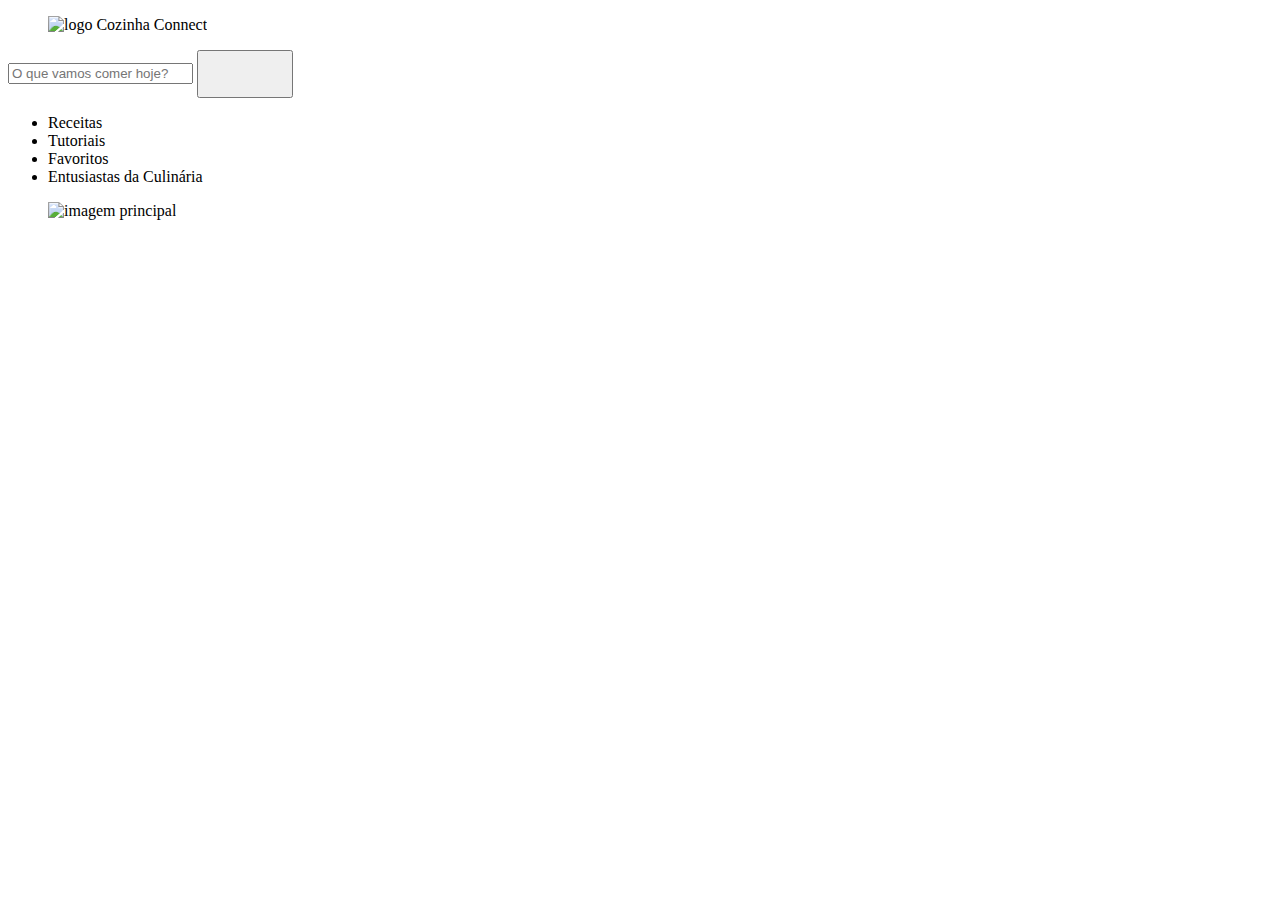
==== index.html @ 1cbe3dab "Começando a estrutura básica" ====
<!DOCTYPE html>
<html lang="pt-br">
<head>
    <meta charset="UTF-8">
    <meta name="viewport" content="width=device-width, initial-scale=1.0">
    <title>Cozinha Connect - Home</title>
    <link rel="stylesheet" href="css/geral.css">
    <link rel="stylesheet" href="css/home.css">
</head>
<body>
    <header>
        <div class="logo">
            <figure>
                <img src="img/logo.png" alt="logo Cozinha Connect">
            </figure>
        </div>
        <div class="searchbar">
            <form action="">
                <input type="text" name="search" id="search" placeholder="O que vamos comer hoje?">
                <button>
                    <figure>
                        <img src="" alt="">
                    </figure>
                </button>
            </form>
        </div>
        <nav>
            <ul>
                <li>Receitas</li>
                <li>Tutoriais</li>
                <li>Favoritos</li>
                <li>Entusiastas da Culinária</li>
            </ul>
        </nav>
    </header>
    <div class="img-principal">
        <figure>
            <img src="img/" alt="imagem principal">
        </figure>
    </div>
    <main>
        
    </main>
    <footer>

    </footer>
    <script src="js/script.js"></script>
</body>
</html>
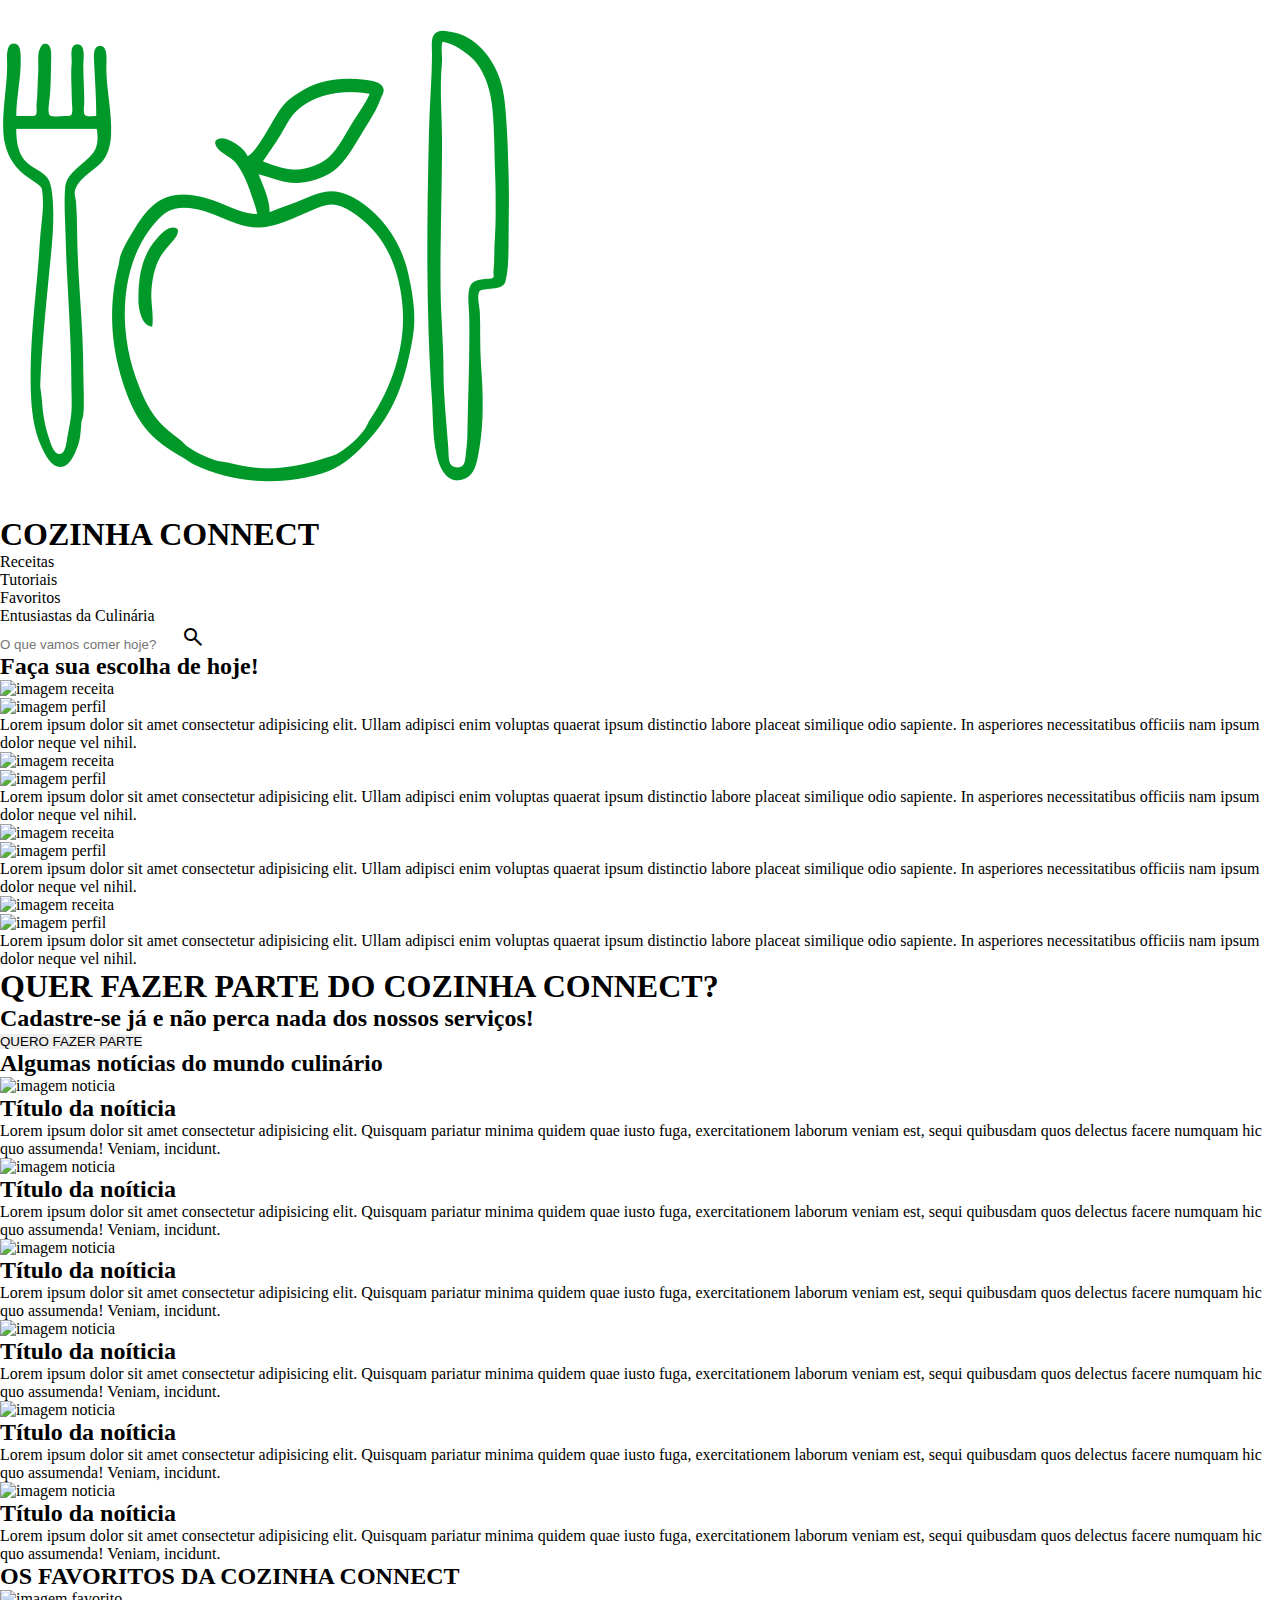
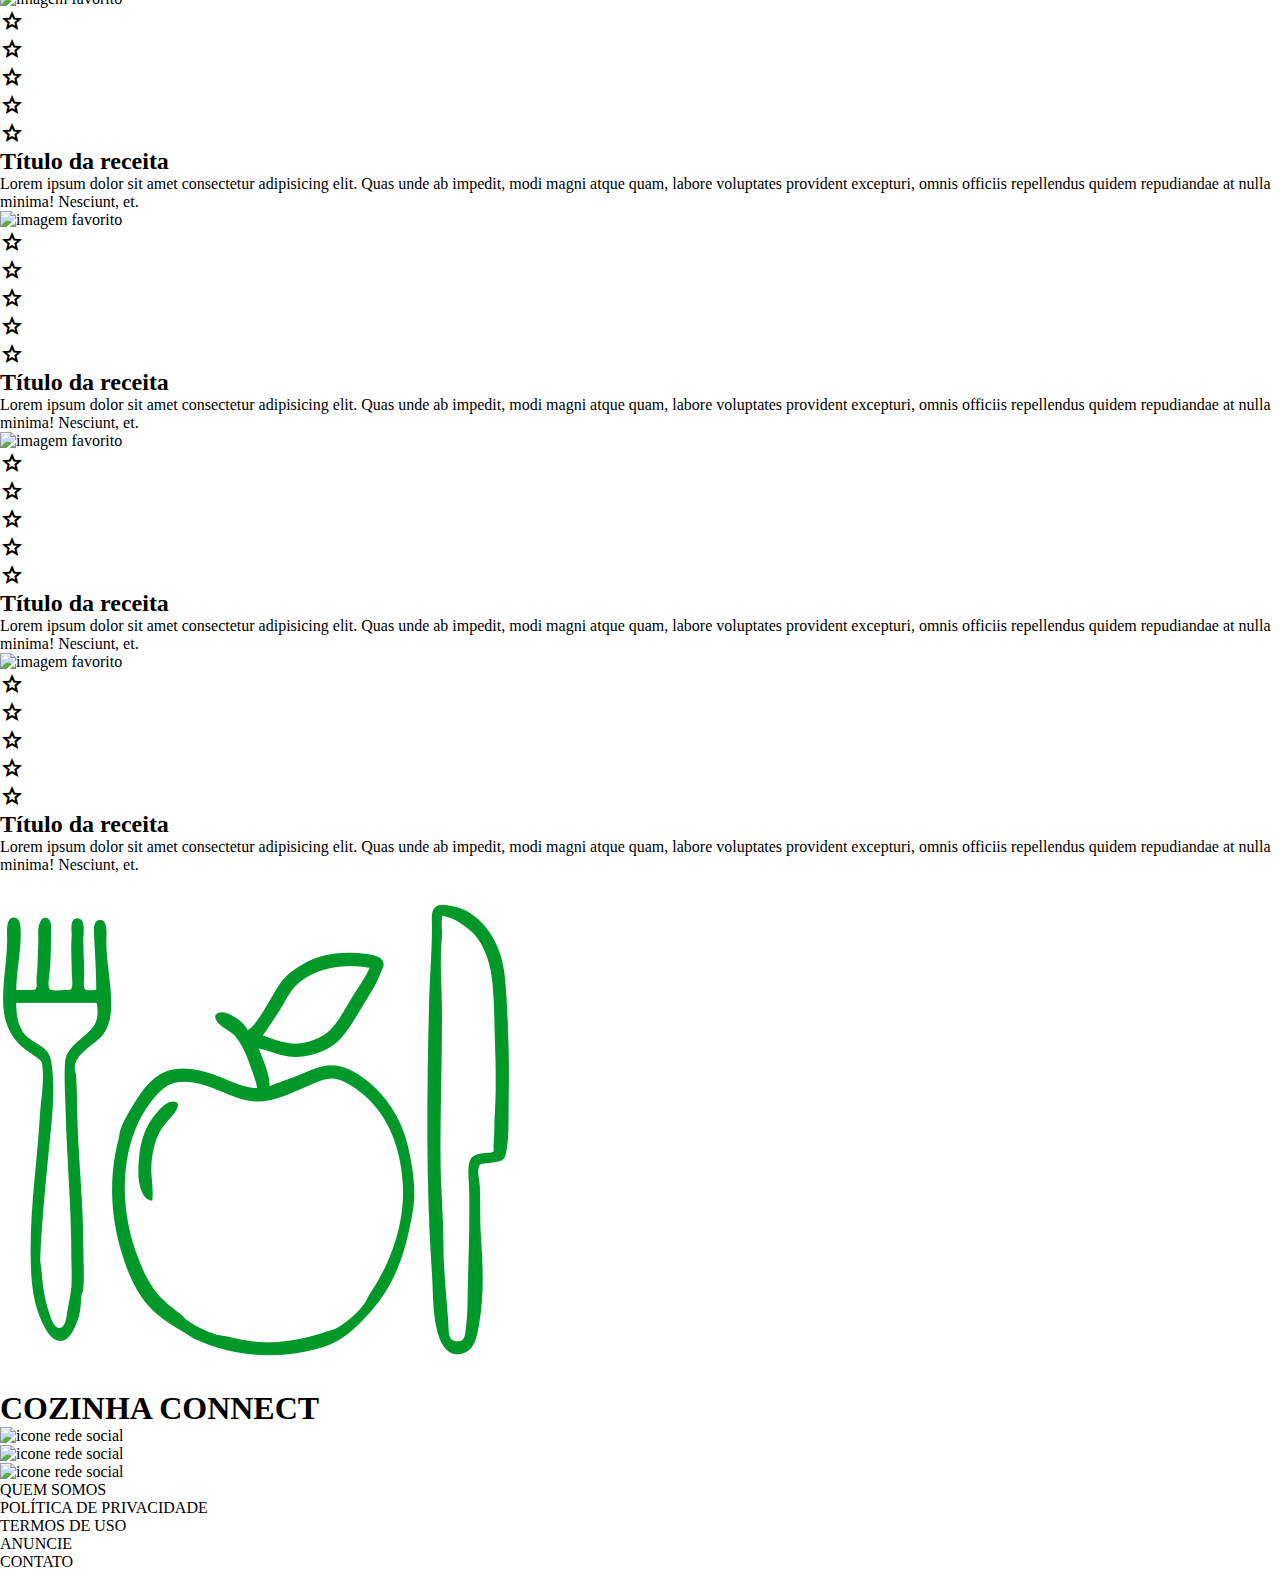
==== commit 5fa04a27: "Estrutura básica do HTML criada." ====
--- a/index.html
+++ b/index.html
@@ -6,23 +6,15 @@
     <title>Cozinha Connect - Home</title>
     <link rel="stylesheet" href="css/geral.css">
     <link rel="stylesheet" href="css/home.css">
+    <link rel="stylesheet" href="https://fonts.googleapis.com/css2?family=Material+Symbols+Outlined:opsz,wght,FILL,GRAD@20..48,100..700,0..1,-50..200" />
 </head>
 <body>
     <header>
         <div class="logo">
             <figure>
-                <img src="img/logo.png" alt="logo Cozinha Connect">
+                <img src="img/cozinha-icon.png" alt="logo Cozinha Connect">
             </figure>
-        </div>
-        <div class="searchbar">
-            <form action="">
-                <input type="text" name="search" id="search" placeholder="O que vamos comer hoje?">
-                <button>
-                    <figure>
-                        <img src="" alt="">
-                    </figure>
-                </button>
-            </form>
+            <h1>COZINHA CONNECT</h1>
         </div>
         <nav>
             <ul>
@@ -34,15 +26,273 @@
         </nav>
     </header>
     <div class="img-principal">
-        <figure>
-            <img src="img/" alt="imagem principal">
-        </figure>
+        <div class="searchbar">
+            <form action="">
+                <input type="text" name="search" id="search" placeholder="O que vamos comer hoje?">
+                <input type="submit" value=""><i class="material-symbols-outlined">search</i>
+                </input>
+            </form>
+        </div>
     </div>
     <main>
-        
+        <div class="receitas-hoje">
+            <h2>Faça sua escolha de hoje!</h2>
+            <div class="receita-hoje">
+                <div class="imagem-receita">
+                    <figure>
+                        <img src="" alt="imagem receita">
+                    </figure>
+                </div>
+                <div class="img-perfil">
+                    <figure>
+                        <img src="" alt="imagem perfil">
+                    </figure>
+                </div>
+                <div class="receita-texto">
+                    <p>Lorem ipsum dolor sit amet consectetur adipisicing elit. Ullam adipisci enim voluptas quaerat ipsum distinctio labore placeat similique odio sapiente. In asperiores necessitatibus officiis nam ipsum dolor neque vel nihil.</p>
+                </div>
+            </div>
+            <div class="receita-hoje">
+                <div class="imagem-receita">
+                    <figure>
+                        <img src="" alt="imagem receita">
+                    </figure>
+                </div>
+                <div class="img-perfil">
+                    <figure>
+                        <img src="" alt="imagem perfil">
+                    </figure>
+                </div>
+                <div class="receita-texto">
+                    <p>Lorem ipsum dolor sit amet consectetur adipisicing elit. Ullam adipisci enim voluptas quaerat ipsum distinctio labore placeat similique odio sapiente. In asperiores necessitatibus officiis nam ipsum dolor neque vel nihil.</p>
+                </div>
+            </div>
+            <div class="receita-hoje">
+                <div class="imagem-receita">
+                    <figure>
+                        <img src="" alt="imagem receita">
+                    </figure>
+                </div>
+                <div class="img-perfil">
+                    <figure>
+                        <img src="" alt="imagem perfil">
+                    </figure>
+                </div>
+                <div class="receita-texto">
+                    <p>Lorem ipsum dolor sit amet consectetur adipisicing elit. Ullam adipisci enim voluptas quaerat ipsum distinctio labore placeat similique odio sapiente. In asperiores necessitatibus officiis nam ipsum dolor neque vel nihil.</p>
+                </div>
+            </div>
+            <div class="receita-hoje">
+                <div class="imagem-receita">
+                    <figure>
+                        <img src="" alt="imagem receita">
+                    </figure>
+                </div>
+                <div class="img-perfil">
+                    <figure>
+                        <img src="" alt="imagem perfil">
+                    </figure>
+                </div>
+                <div class="receita-texto">
+                    <p>Lorem ipsum dolor sit amet consectetur adipisicing elit. Ullam adipisci enim voluptas quaerat ipsum distinctio labore placeat similique odio sapiente. In asperiores necessitatibus officiis nam ipsum dolor neque vel nihil.</p>
+                </div>
+            </div>
+        </div>
+        <div class="junte-se">
+            <h1>QUER FAZER PARTE DO COZINHA CONNECT?</h1>
+            <h2>Cadastre-se já e não perca nada dos nossos serviços!</h2>
+            <a href=""><button>QUERO FAZER PARTE</button></a>
+        </div>
+        <div>
+            <h2>Algumas notícias do mundo culinário</h2>
+            <div class="noticias">
+                <div class="noticia">
+                    <figure>
+                        <img src="" alt="imagem noticia">
+                    </figure>
+                    <h2>Título da noíticia</h2>
+                    <p>Lorem ipsum dolor sit amet consectetur adipisicing elit. Quisquam pariatur minima quidem quae iusto fuga, exercitationem laborum veniam est, sequi quibusdam quos delectus facere numquam hic quo assumenda! Veniam, incidunt.</p>
+                </div>
+                <div class="noticia">
+                    <figure>
+                        <img src="" alt="imagem noticia">
+                    </figure>
+                    <h2>Título da noíticia</h2>
+                    <p>Lorem ipsum dolor sit amet consectetur adipisicing elit. Quisquam pariatur minima quidem quae iusto fuga, exercitationem laborum veniam est, sequi quibusdam quos delectus facere numquam hic quo assumenda! Veniam, incidunt.</p>
+                </div>
+                <div class="noticia">
+                    <figure>
+                        <img src="" alt="imagem noticia">
+                    </figure>
+                    <h2>Título da noíticia</h2>
+                    <p>Lorem ipsum dolor sit amet consectetur adipisicing elit. Quisquam pariatur minima quidem quae iusto fuga, exercitationem laborum veniam est, sequi quibusdam quos delectus facere numquam hic quo assumenda! Veniam, incidunt.</p>
+                </div>
+                <div class="noticia">
+                    <figure>
+                        <img src="" alt="imagem noticia">
+                    </figure>
+                    <h2>Título da noíticia</h2>
+                    <p>Lorem ipsum dolor sit amet consectetur adipisicing elit. Quisquam pariatur minima quidem quae iusto fuga, exercitationem laborum veniam est, sequi quibusdam quos delectus facere numquam hic quo assumenda! Veniam, incidunt.</p>
+                </div>
+                <div class="noticia">
+                    <figure>
+                        <img src="" alt="imagem noticia">
+                    </figure>
+                    <h2>Título da noíticia</h2>
+                    <p>Lorem ipsum dolor sit amet consectetur adipisicing elit. Quisquam pariatur minima quidem quae iusto fuga, exercitationem laborum veniam est, sequi quibusdam quos delectus facere numquam hic quo assumenda! Veniam, incidunt.</p>
+                </div>
+                <div class="noticia">
+                    <figure>
+                        <img src="" alt="imagem noticia">
+                    </figure>
+                    <h2>Título da noíticia</h2>
+                    <p>Lorem ipsum dolor sit amet consectetur adipisicing elit. Quisquam pariatur minima quidem quae iusto fuga, exercitationem laborum veniam est, sequi quibusdam quos delectus facere numquam hic quo assumenda! Veniam, incidunt.</p>
+                </div>
+            </div>
+        </div>
+        <div class="div-favoritos">
+            <h2>OS FAVORITOS DA COZINHA CONNECT</h2>
+            <div class="favoritos">
+                <div class="favorito">
+                    <div class="img-favorito">
+                        <figure>
+                            <img src="" alt="imagem favorito">
+                        </figure>
+                    </div>
+                    <div class="estrelas">
+                        <div class="estrela">
+                            <span class="material-symbols-outlined">star</span>
+                        </div>
+                        <div class="estrela">
+                            <span class="material-symbols-outlined">star</span>
+                        </div>
+                        <div class="estrela">
+                            <span class="material-symbols-outlined">star</span>
+                        </div>
+                        <div class="estrela">
+                            <span class="material-symbols-outlined">star</span>
+                        </div>
+                        <div class="estrela">
+                            <span class="material-symbols-outlined">star</span>
+                        </div>
+                    </div>
+                    <h2>Título da receita</h2>
+                    <p>Lorem ipsum dolor sit amet consectetur adipisicing elit. Quas unde ab impedit, modi magni atque quam, labore voluptates provident excepturi, omnis officiis repellendus quidem repudiandae at nulla minima! Nesciunt, et.</p>
+                </div>
+                <div class="favorito">
+                    <div class="img-favorito">
+                        <figure>
+                            <img src="" alt="imagem favorito">
+                        </figure>
+                    </div>
+                    <div class="estrelas">
+                        <div class="estrela">
+                            <span class="material-symbols-outlined">star</span>
+                        </div>
+                        <div class="estrela">
+                            <span class="material-symbols-outlined">star</span>
+                        </div>
+                        <div class="estrela">
+                            <span class="material-symbols-outlined">star</span>
+                        </div>
+                        <div class="estrela">
+                            <span class="material-symbols-outlined">star</span>
+                        </div>
+                        <div class="estrela">
+                            <span class="material-symbols-outlined">star</span>
+                        </div>
+                    </div>
+                    <h2>Título da receita</h2>
+                    <p>Lorem ipsum dolor sit amet consectetur adipisicing elit. Quas unde ab impedit, modi magni atque quam, labore voluptates provident excepturi, omnis officiis repellendus quidem repudiandae at nulla minima! Nesciunt, et.</p>
+                </div>
+                <div class="favorito">
+                    <div class="img-favorito">
+                        <figure>
+                            <img src="" alt="imagem favorito">
+                        </figure>
+                    </div>
+                    <div class="estrelas">
+                        <div class="estrela">
+                            <span class="material-symbols-outlined">star</span>
+                        </div>
+                        <div class="estrela">
+                            <span class="material-symbols-outlined">star</span>
+                        </div>
+                        <div class="estrela">
+                            <span class="material-symbols-outlined">star</span>
+                        </div>
+                        <div class="estrela">
+                            <span class="material-symbols-outlined">star</span>
+                        </div>
+                        <div class="estrela">
+                            <span class="material-symbols-outlined">star</span>
+                        </div>
+                    </div>
+                    <h2>Título da receita</h2>
+                    <p>Lorem ipsum dolor sit amet consectetur adipisicing elit. Quas unde ab impedit, modi magni atque quam, labore voluptates provident excepturi, omnis officiis repellendus quidem repudiandae at nulla minima! Nesciunt, et.</p>
+                </div>
+                <div class="favorito">
+                    <div class="img-favorito">
+                        <figure>
+                            <img src="" alt="imagem favorito">
+                        </figure>
+                    </div>
+                    <div class="estrelas">
+                        <div class="estrela">
+                            <span class="material-symbols-outlined">star</span>
+                        </div>
+                        <div class="estrela">
+                            <span class="material-symbols-outlined">star</span>
+                        </div>
+                        <div class="estrela">
+                            <span class="material-symbols-outlined">star</span>
+                        </div>
+                        <div class="estrela">
+                            <span class="material-symbols-outlined">star</span>
+                        </div>
+                        <div class="estrela">
+                            <span class="material-symbols-outlined">star</span>
+                        </div>
+                    </div>
+                    <h2>Título da receita</h2>
+                    <p>Lorem ipsum dolor sit amet consectetur adipisicing elit. Quas unde ab impedit, modi magni atque quam, labore voluptates provident excepturi, omnis officiis repellendus quidem repudiandae at nulla minima! Nesciunt, et.</p>
+                </div>
+            </div>
+        </div>
     </main>
     <footer>
-
+        <div class="logo">
+            <figure>
+                <img src="img/cozinha-icon.png" alt="logo Cozinha Connect">
+            </figure>
+            <h1>COZINHA CONNECT</h1>
+        </div>
+        <div class="redes-sociais">
+            <div class="rede-social">
+                <figure>
+                    <img src="" alt="icone rede social">
+                </figure>
+            </div>
+            <div class="rede-social">
+                <figure>
+                    <img src="" alt="icone rede social">
+                </figure>
+            </div>
+            <div class="rede-social">
+                <figure>
+                    <img src="" alt="icone rede social">
+                </figure>
+            </div>
+        </div>
+        <div class="utilidades">
+            <ul>
+                <li>QUEM SOMOS</li>
+                <li>POLÍTICA DE PRIVACIDADE</li>
+                <li>TERMOS DE USO</li>
+                <li>ANUNCIE</li>
+                <li>CONTATO</li>
+            </ul>
+        </div>
     </footer>
     <script src="js/script.js"></script>
 </body>
--- a/css/geral.css
+++ b/css/geral.css
@@ -0,0 +1,16 @@
+@import url('https://fonts.googleapis.com/css2?family=Comfortaa:wght@300;400;500&display=swap');
+
+* {
+    margin: 0;
+    padding: 0;
+    border: none;
+    box-sizing: none;
+}
+
+.material-symbols-outlined {
+    font-variation-settings:
+    'FILL' 0,
+    'wght' 400,
+    'GRAD' 0,
+    'opsz' 24
+}
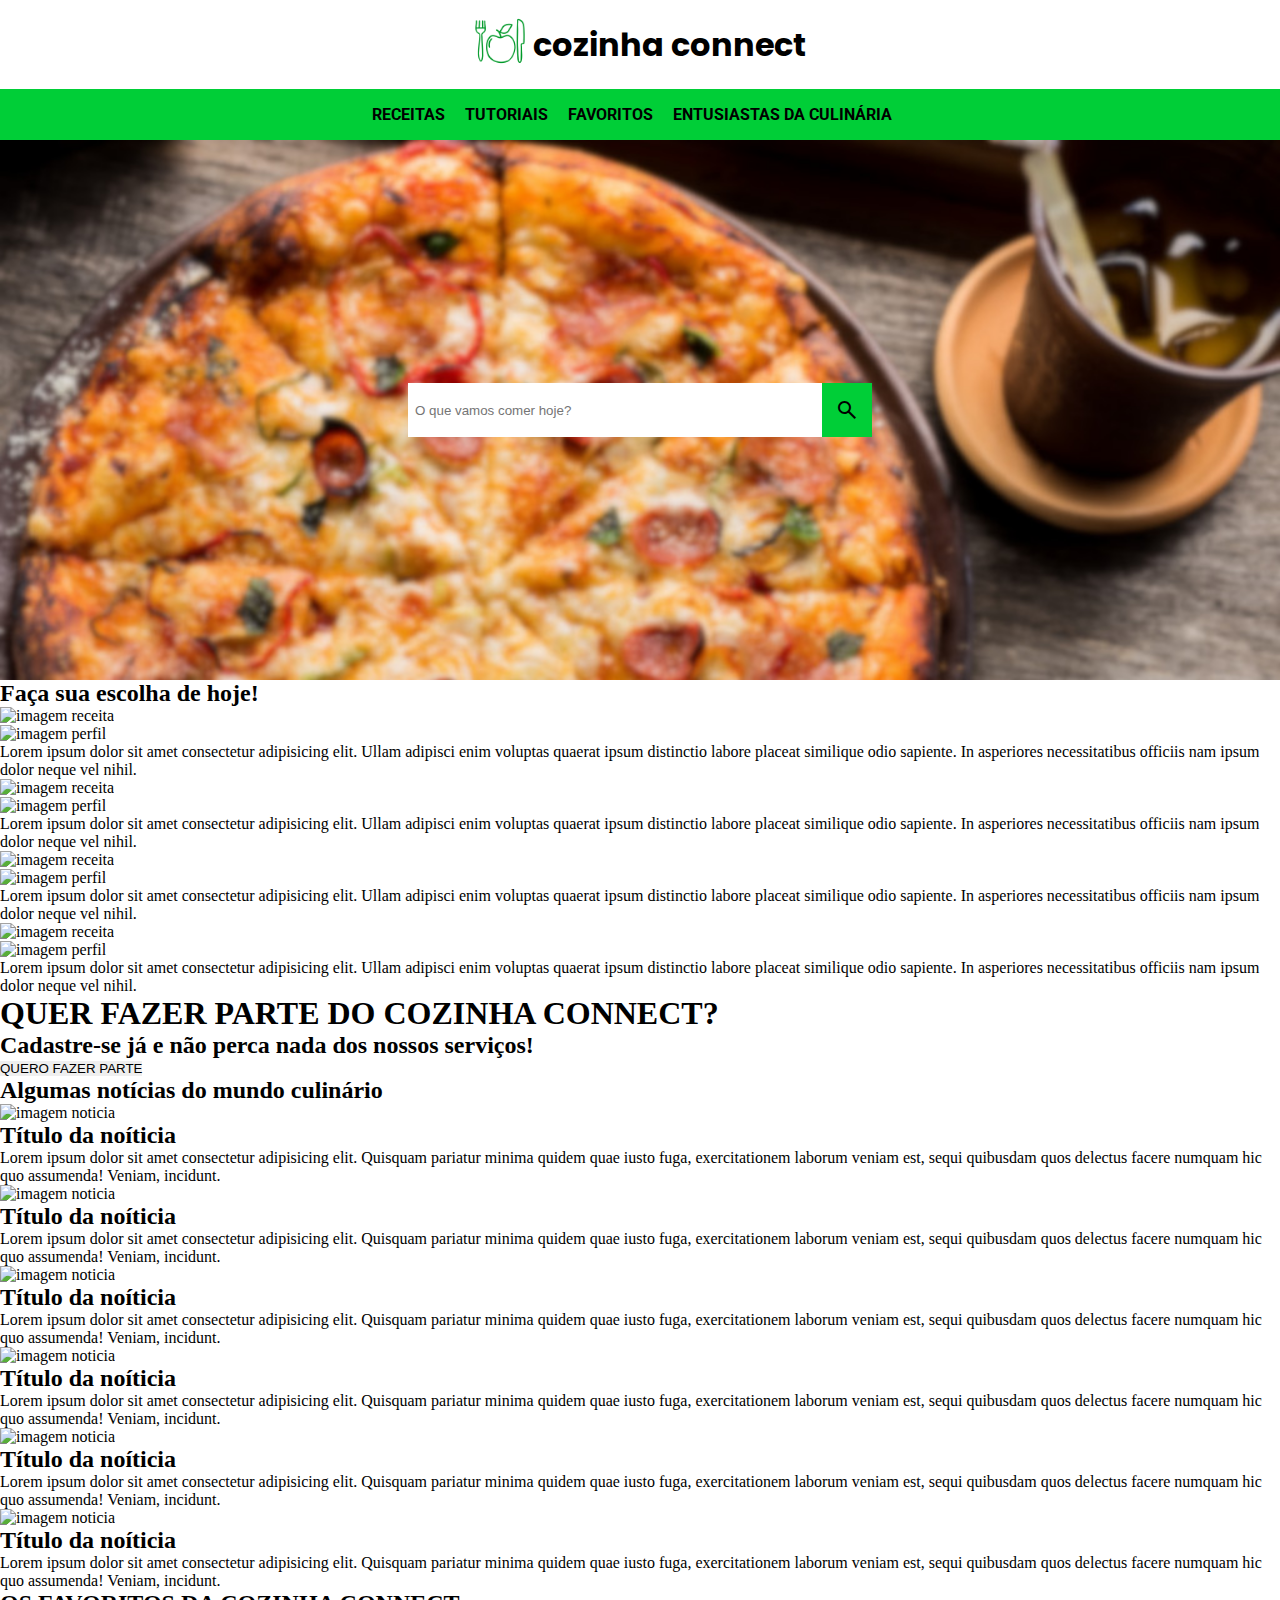
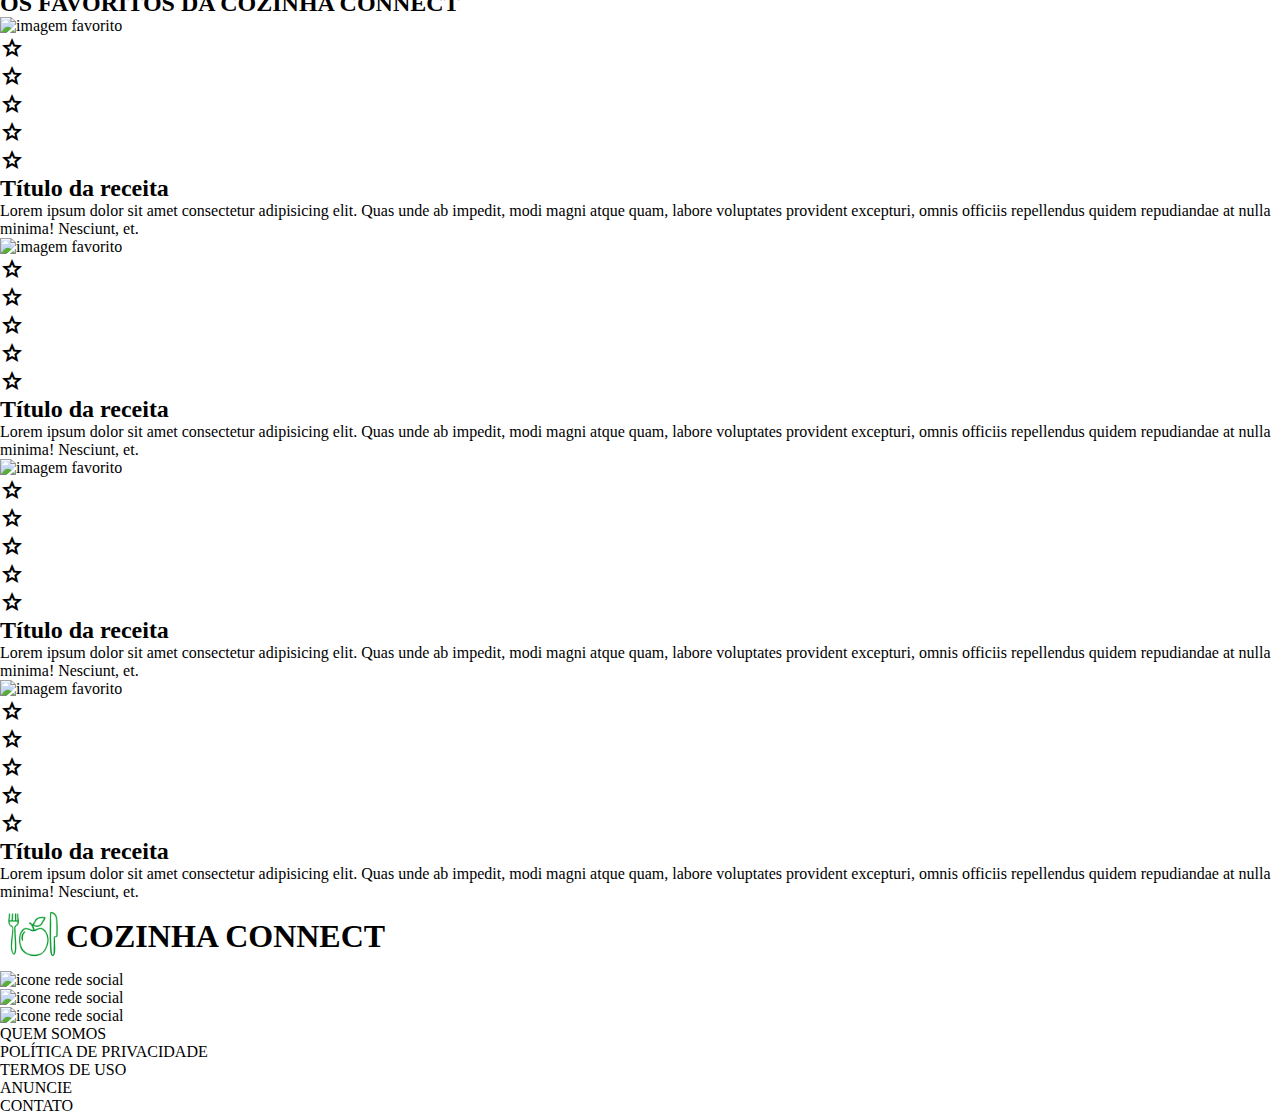
==== commit f9abf18a: "Comecei a estilização" ====
--- a/index.html
+++ b/index.html
@@ -14,24 +14,21 @@
             <figure>
                 <img src="img/cozinha-icon.png" alt="logo Cozinha Connect">
             </figure>
-            <h1>COZINHA CONNECT</h1>
-        </div>
-        <nav>
-            <ul>
-                <li>Receitas</li>
-                <li>Tutoriais</li>
-                <li>Favoritos</li>
-                <li>Entusiastas da Culinária</li>
-            </ul>
-        </nav>
+            <h1>cozinha connect</h1>
+        </div>
     </header>
+    <nav>
+        <ul>
+            <li><a href="receitas.html">RECEITAS</a></li>
+            <li><a href="tutoriais.html">TUTORIAIS</a></li>
+            <li><a href="favoritos.html">FAVORITOS</a></li>
+            <li><a href="entusiastas.html">ENTUSIASTAS DA CULINÁRIA</a></li>
+        </ul>
+    </nav>
     <div class="img-principal">
         <div class="searchbar">
-            <form action="">
-                <input type="text" name="search" id="search" placeholder="O que vamos comer hoje?">
-                <input type="submit" value=""><i class="material-symbols-outlined">search</i>
-                </input>
-            </form>
+            <input type="text" name="search" id="search" placeholder="O que vamos comer hoje?">
+            <input type="submit" value=""><i class="material-symbols-outlined">search</i></input>
         </div>
     </div>
     <main>
--- a/css/geral.css
+++ b/css/geral.css
@@ -1,4 +1,4 @@
-@import url('https://fonts.googleapis.com/css2?family=Comfortaa:wght@300;400;500&display=swap');
+@import url('https://fonts.googleapis.com/css2?family=Poppins:wght@400;500;700;800;900&family=Roboto:wght@400;500;700;900&display=swap');
 
 * {
     margin: 0;
@@ -14,3 +14,18 @@
     'GRAD' 0,
     'opsz' 24
 }
+
+:root {
+    --preto: #000;
+    --branco: #fff;
+    
+    --verde-principal: #00ce37;
+    --verde-secundario: #b5e95b;
+    --verde-terciario: #e0ffaa;
+
+    --vermelho-principal: #e80729;
+    --vermelho-secundario: #ef2947;
+
+    --fonte1: 'Poppins', display, sans-serif;
+    --fonte2: 'Roboto', sans-serif;
+}--- a/css/home.css
+++ b/css/home.css
@@ -0,0 +1,88 @@
+@charset "UTF-8";
+
+header {
+    display: flex;
+    justify-content: center;
+    align-items: center;
+
+    font-family: var(--fonte1);
+    font-weight: normal;
+    background-color: var(--branco);
+    padding: 0.5em;
+    cursor: default;
+}
+
+nav {
+    display: flex;
+    justify-content: center;
+    align-items: center;
+    padding: 1em;
+    font-family: var(--fonte2);
+    background-color: var(--verde-principal);
+    font-weight: bold;
+}
+
+
+nav ul li {
+    display: inline;
+    margin-right: 1em;
+}
+
+nav ul li a {
+    color: var(--preto);
+    text-decoration: none;
+    transition: .2s;
+}
+
+nav ul li a:hover {
+    color: var(--vermelho-principal);
+}
+
+.logo {
+    display: flex;
+    align-items: center;
+    
+    padding: 0.5em;
+    gap: 0.5em;
+}
+
+.logo figure {
+    width: 50px;
+}
+
+.logo figure img {
+    width: 100%;
+}
+
+.img-principal {
+    height: 60vh;
+    background-image: url('../img/img-principal.jpg');
+    background-size: cover;
+    background-position: top center;
+    display: flex;
+    align-items: center;
+    justify-content: center;
+
+}
+
+.searchbar {
+    width: 500px;
+    display:flex;
+    flex-wrap: nowrap;
+    justify-content: center;
+}
+
+.searchbar input[type='text'] {
+    width: 80%;
+    padding: 0.5em;
+    height: 40px;
+}
+
+.searchbar i {
+    width: 10%;
+    justify-content: center;
+    text-align: center;
+    display: flex;
+    align-items: center;
+    background-color: var(--verde-principal);
+}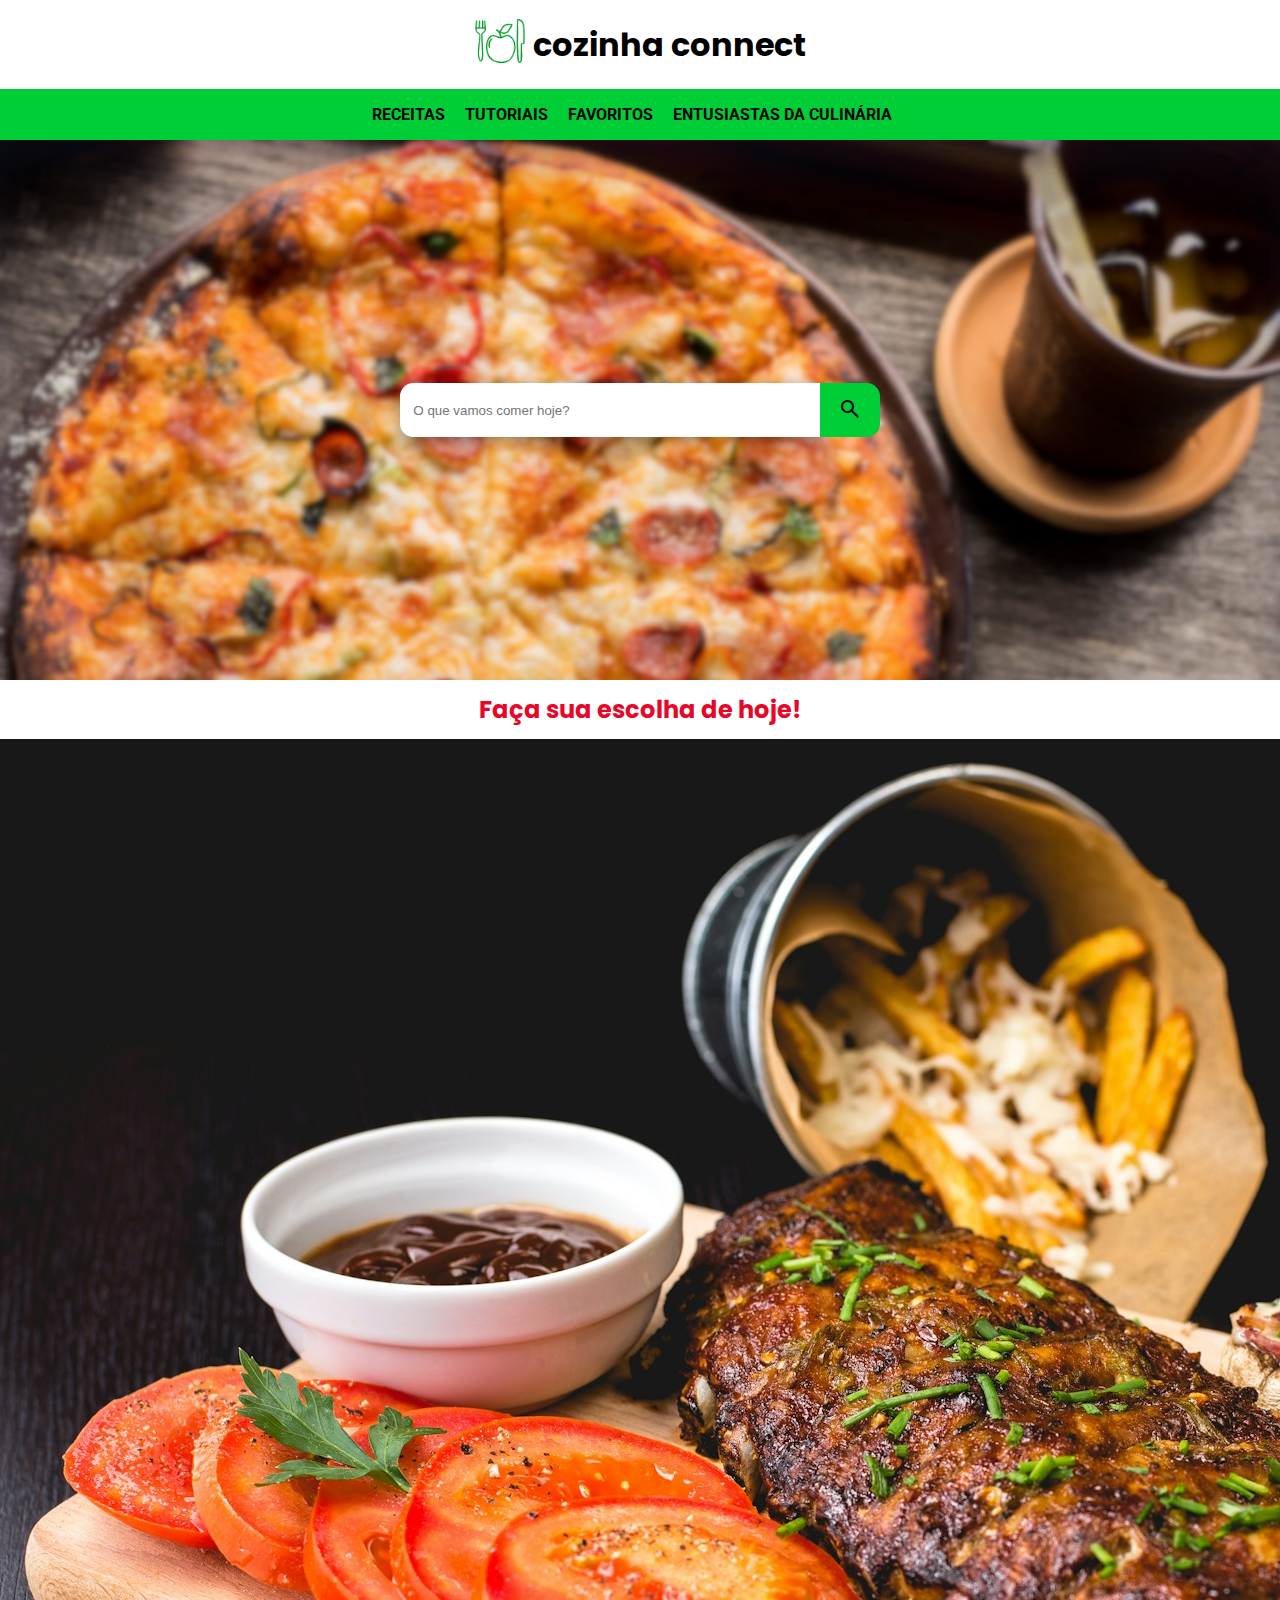
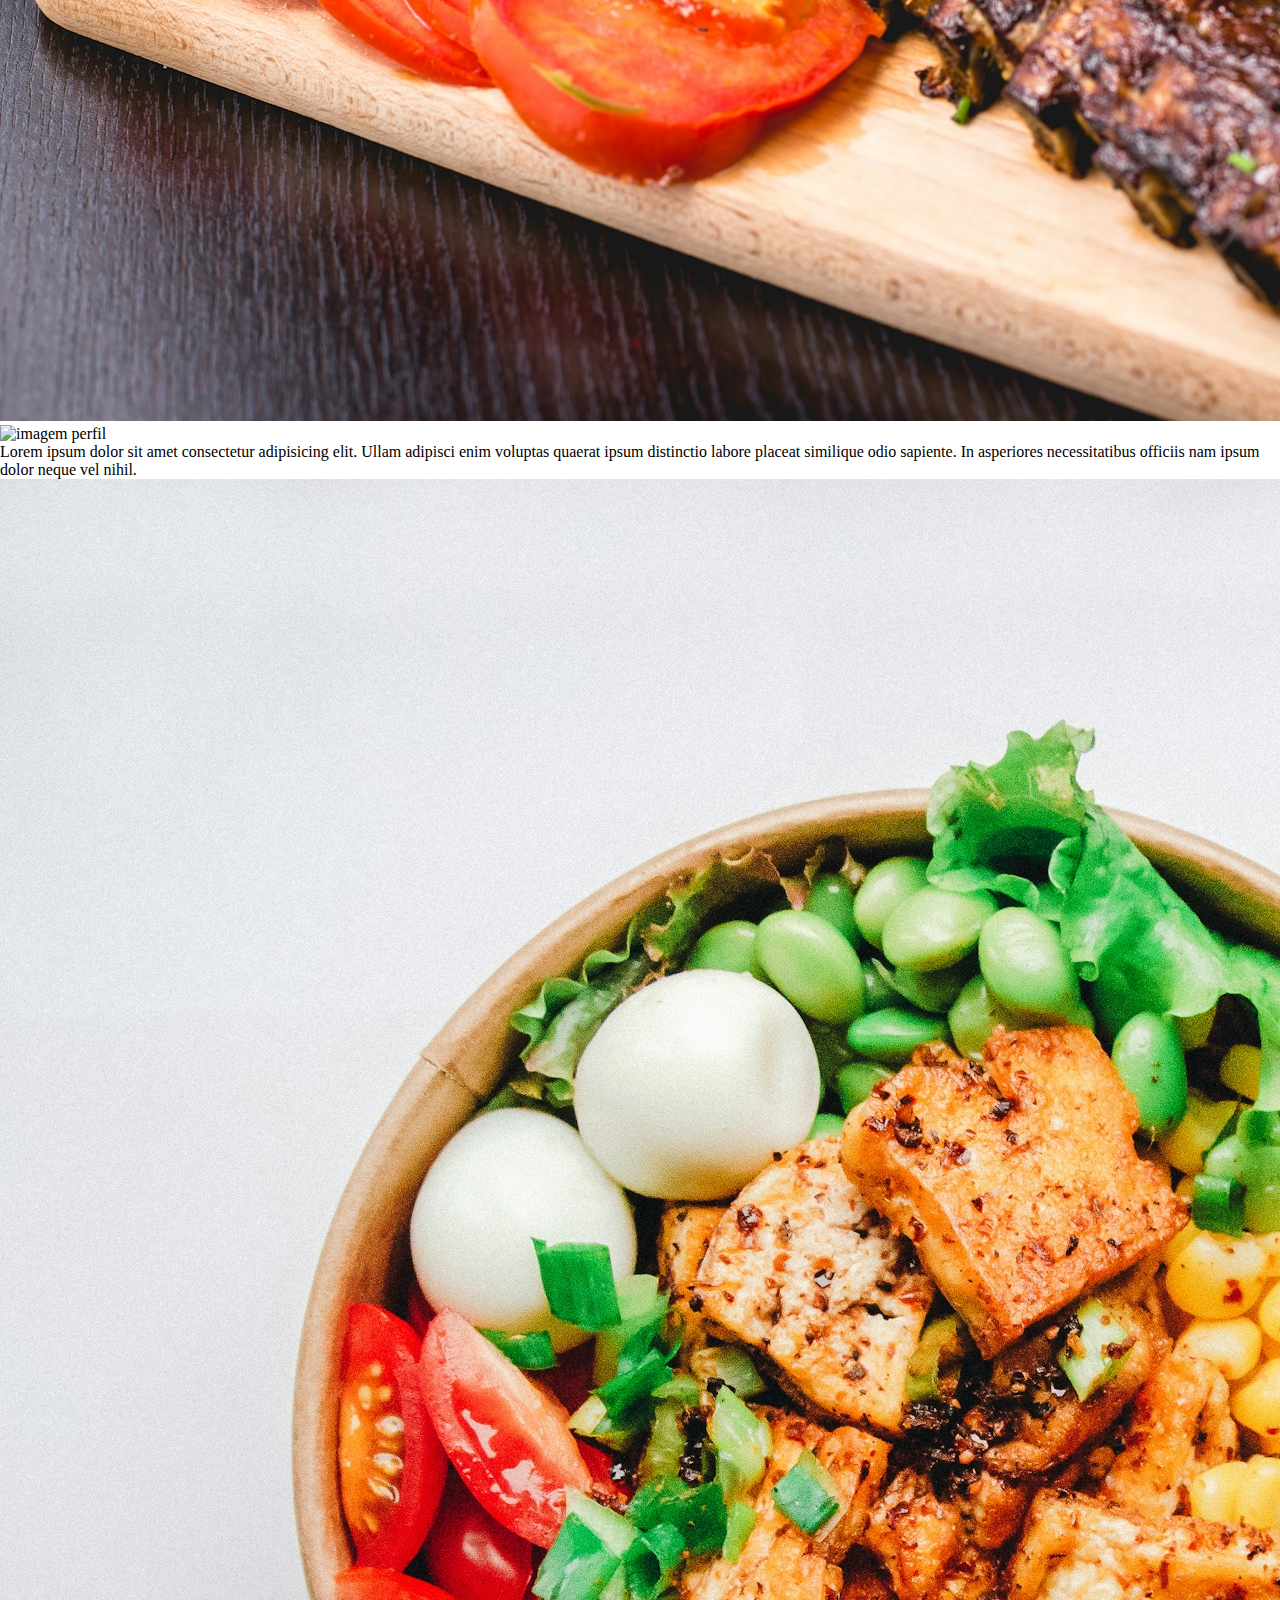
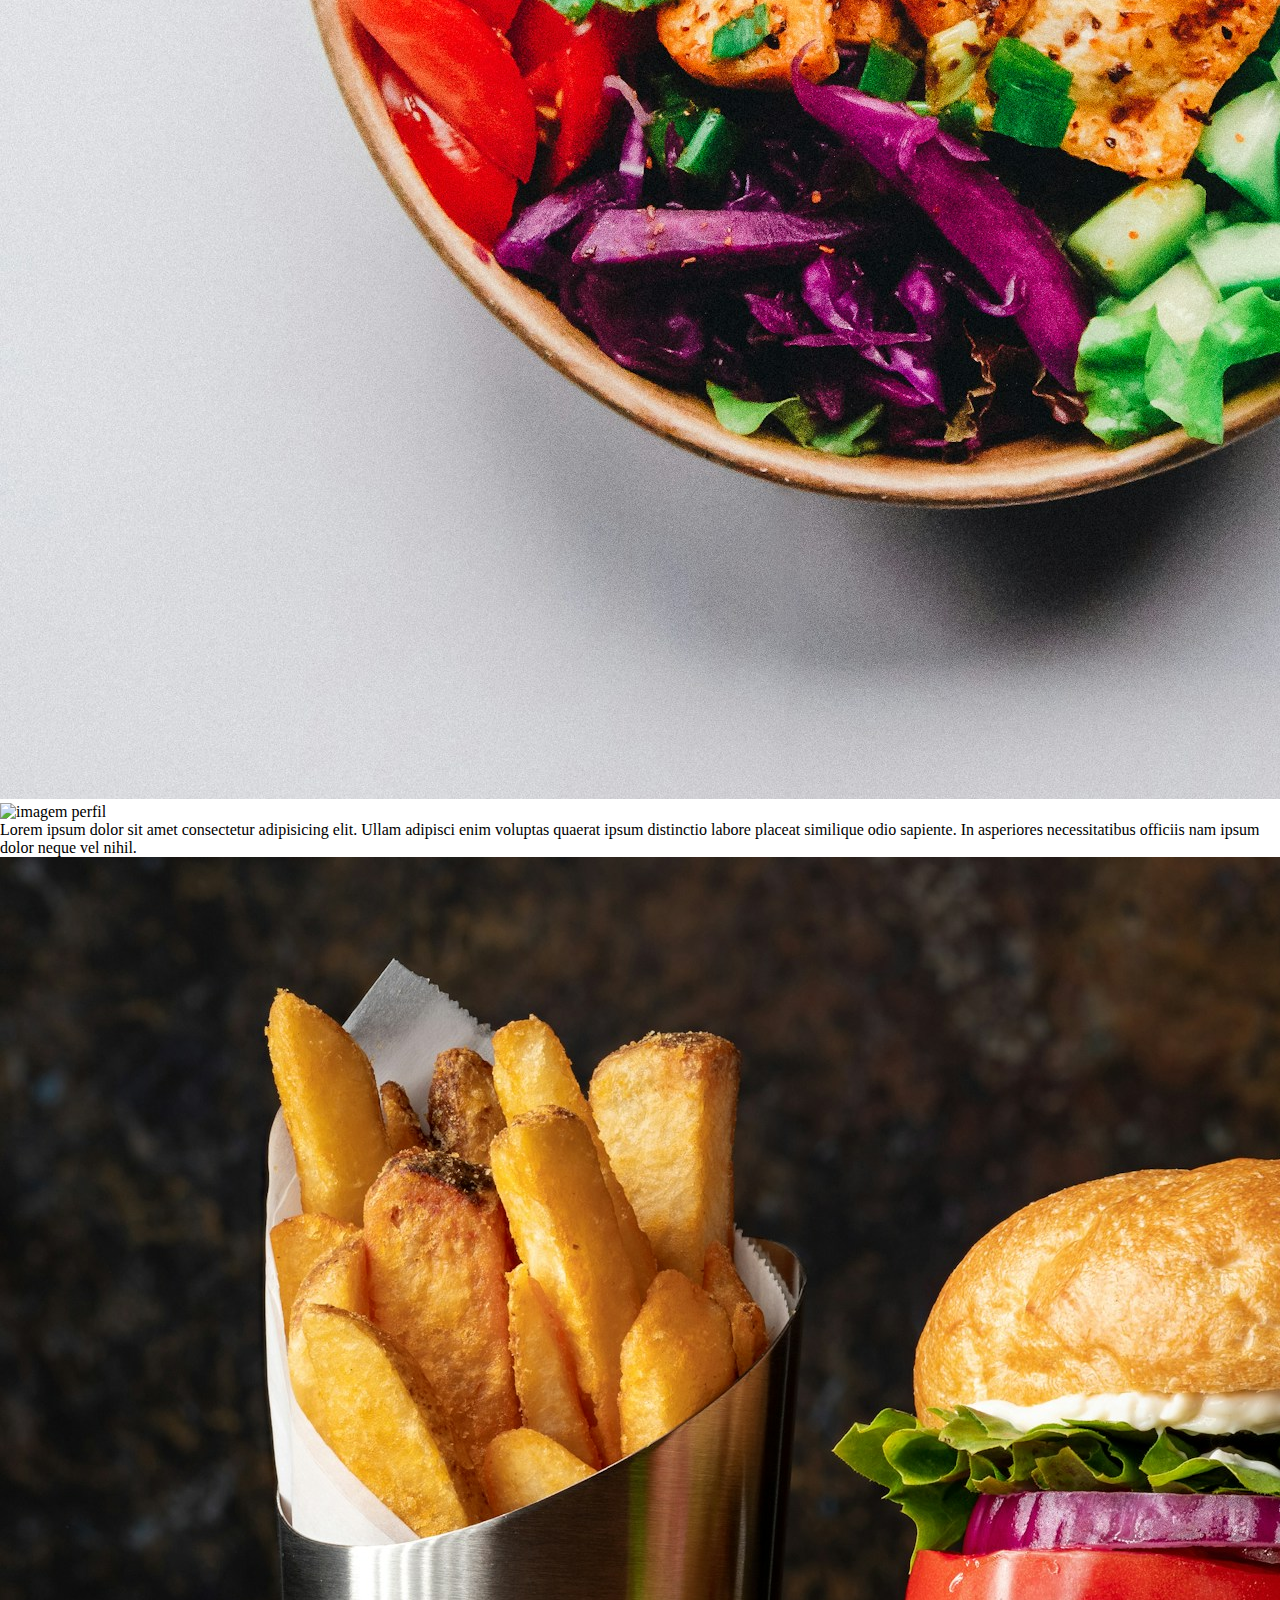
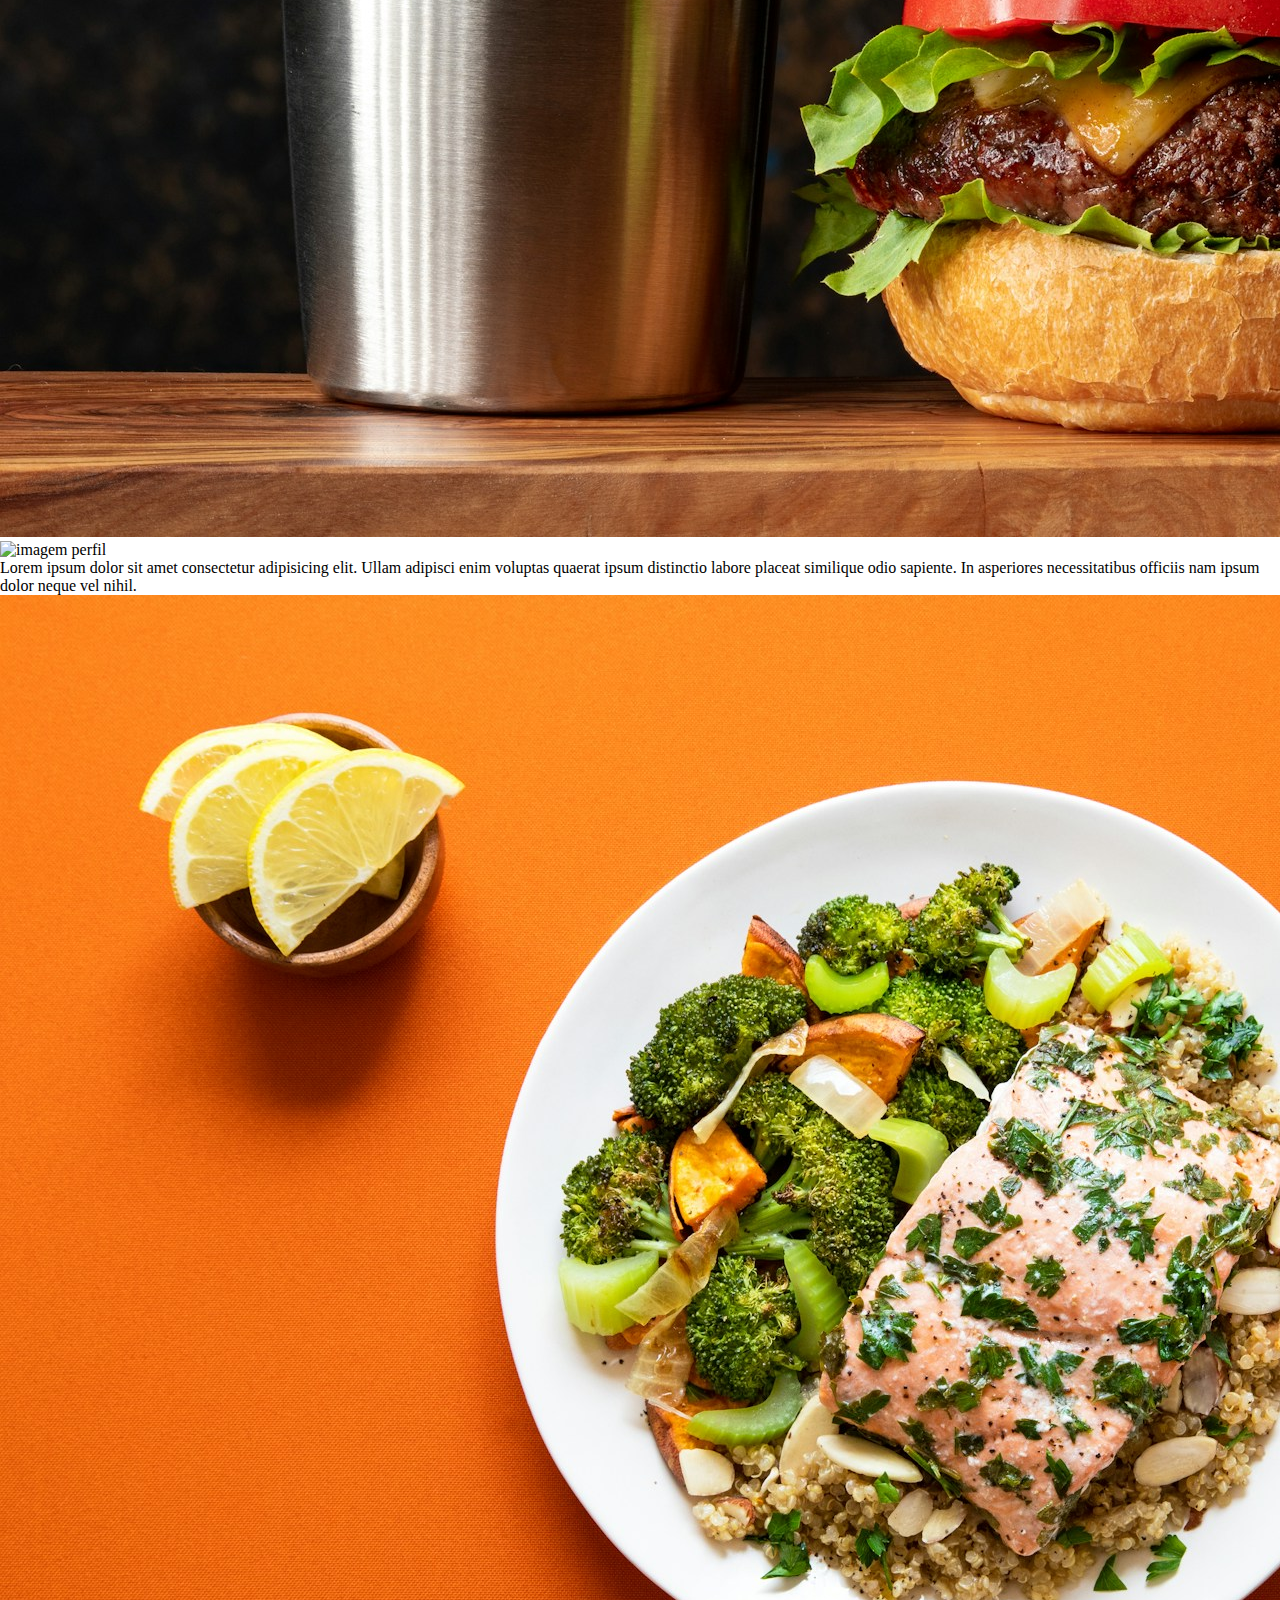
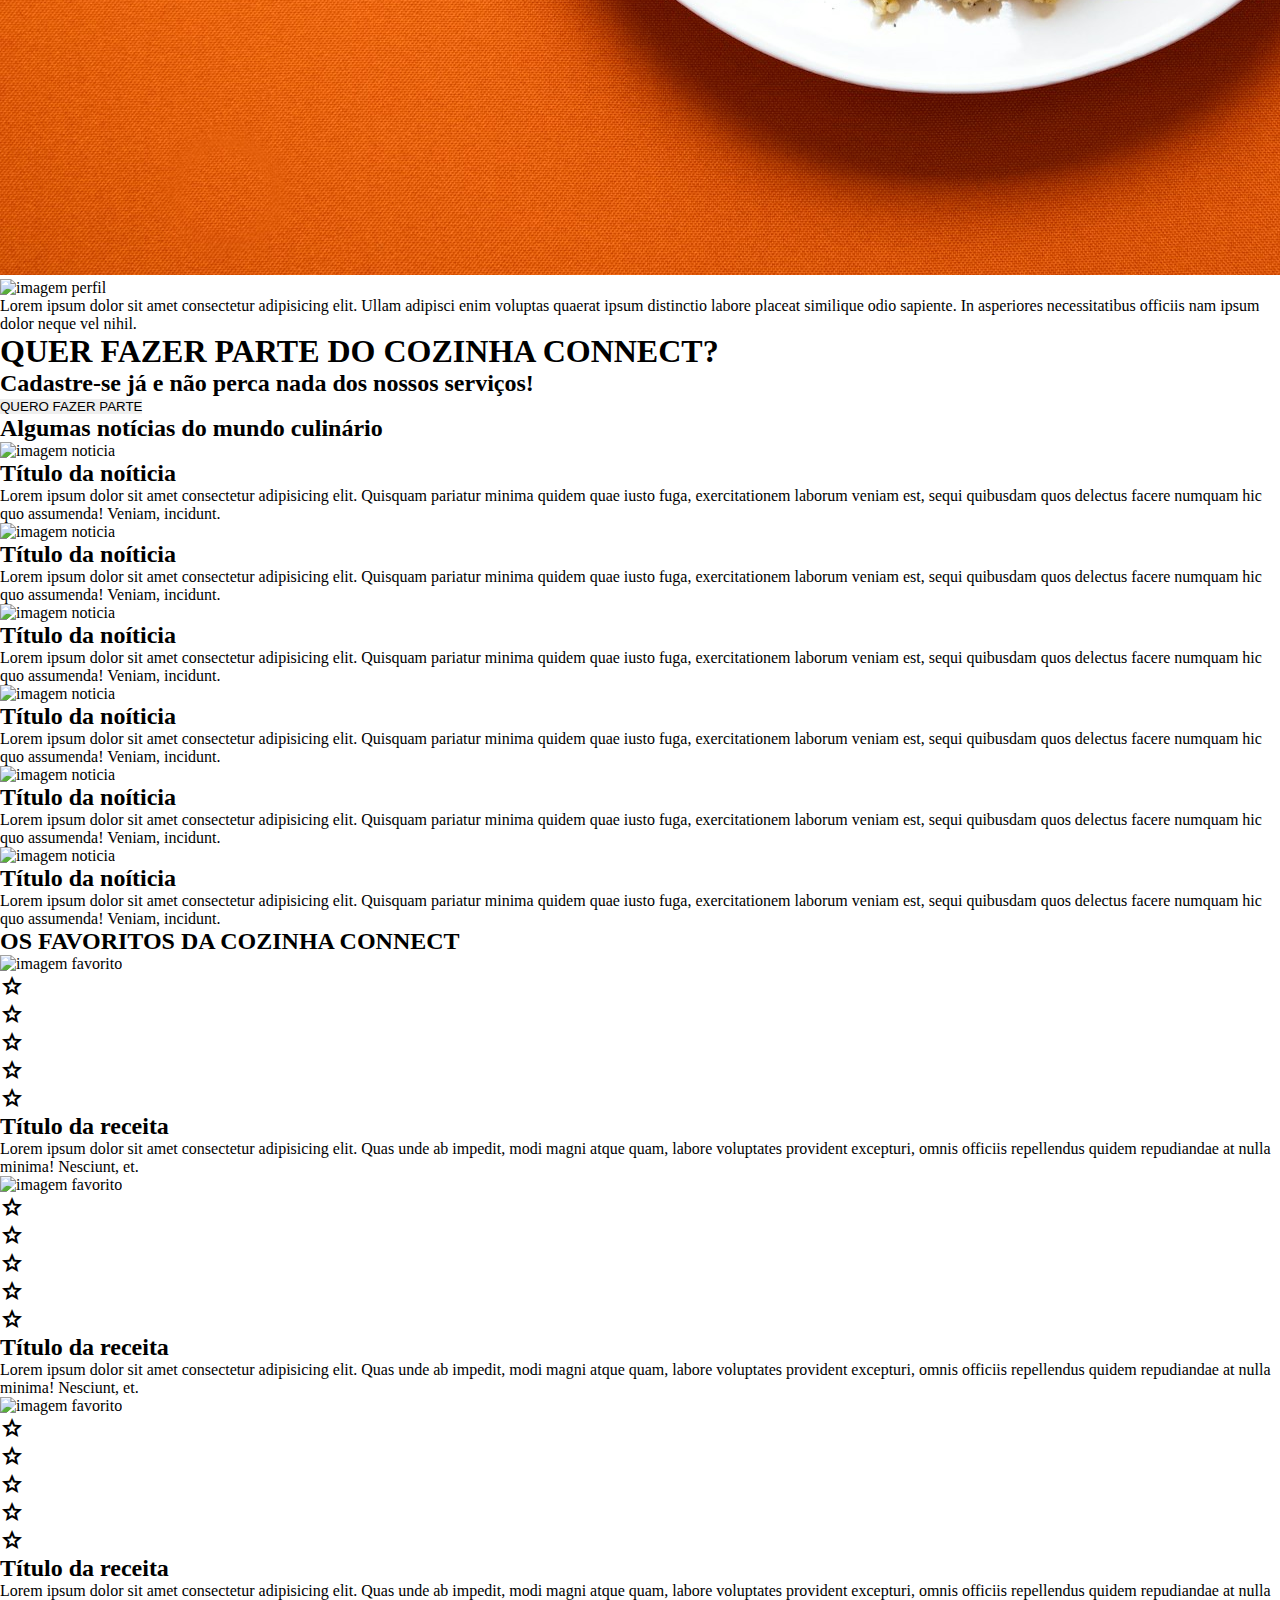
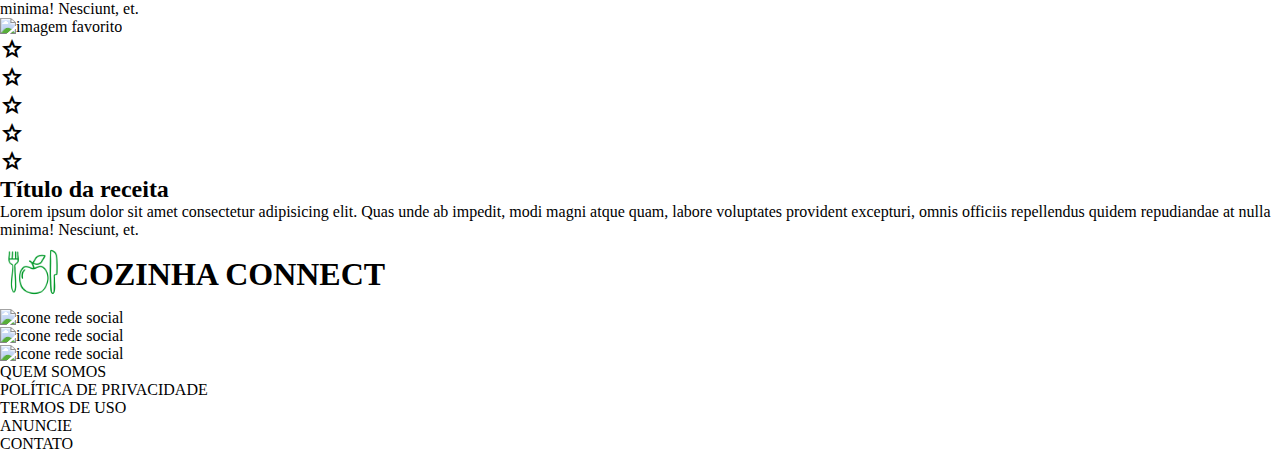
==== commit d4f17c69: "Começando a estilizar mais" ====
--- a/index.html
+++ b/index.html
@@ -28,61 +28,61 @@
     <div class="img-principal">
         <div class="searchbar">
             <input type="text" name="search" id="search" placeholder="O que vamos comer hoje?">
-            <input type="submit" value=""><i class="material-symbols-outlined">search</i></input>
+            <button><i class="material-symbols-outlined">search</i></button>
         </div>
     </div>
     <main>
+        <h2 class="escolha">Faça sua escolha de hoje!</h2>
         <div class="receitas-hoje">
-            <h2>Faça sua escolha de hoje!</h2>
-            <div class="receita-hoje">
-                <div class="imagem-receita">
-                    <figure>
-                        <img src="" alt="imagem receita">
-                    </figure>
-                </div>
-                <div class="img-perfil">
-                    <figure>
-                        <img src="" alt="imagem perfil">
-                    </figure>
-                </div>
-                <div class="receita-texto">
-                    <p>Lorem ipsum dolor sit amet consectetur adipisicing elit. Ullam adipisci enim voluptas quaerat ipsum distinctio labore placeat similique odio sapiente. In asperiores necessitatibus officiis nam ipsum dolor neque vel nihil.</p>
-                </div>
-            </div>
-            <div class="receita-hoje">
-                <div class="imagem-receita">
-                    <figure>
-                        <img src="" alt="imagem receita">
-                    </figure>
-                </div>
-                <div class="img-perfil">
-                    <figure>
-                        <img src="" alt="imagem perfil">
-                    </figure>
-                </div>
-                <div class="receita-texto">
-                    <p>Lorem ipsum dolor sit amet consectetur adipisicing elit. Ullam adipisci enim voluptas quaerat ipsum distinctio labore placeat similique odio sapiente. In asperiores necessitatibus officiis nam ipsum dolor neque vel nihil.</p>
-                </div>
-            </div>
-            <div class="receita-hoje">
-                <div class="imagem-receita">
-                    <figure>
-                        <img src="" alt="imagem receita">
-                    </figure>
-                </div>
-                <div class="img-perfil">
-                    <figure>
-                        <img src="" alt="imagem perfil">
-                    </figure>
-                </div>
-                <div class="receita-texto">
-                    <p>Lorem ipsum dolor sit amet consectetur adipisicing elit. Ullam adipisci enim voluptas quaerat ipsum distinctio labore placeat similique odio sapiente. In asperiores necessitatibus officiis nam ipsum dolor neque vel nihil.</p>
-                </div>
-            </div>
-            <div class="receita-hoje">
-                <div class="imagem-receita">
-                    <figure>
-                        <img src="" alt="imagem receita">
+            <div class="receita-hoje">
+                <div class="imagem-receita">
+                    <figure>
+                        <img src="img/costela-assada.jpg" alt="imagem receita">
+                    </figure>
+                </div>
+                <div class="img-perfil">
+                    <figure>
+                        <img src="" alt="imagem perfil">
+                    </figure>
+                </div>
+                <div class="receita-texto">
+                    <p>Lorem ipsum dolor sit amet consectetur adipisicing elit. Ullam adipisci enim voluptas quaerat ipsum distinctio labore placeat similique odio sapiente. In asperiores necessitatibus officiis nam ipsum dolor neque vel nihil.</p>
+                </div>
+            </div>
+            <div class="receita-hoje">
+                <div class="imagem-receita">
+                    <figure>
+                        <img src="img/frango-com-legumes.jpg" alt="imagem receita">
+                    </figure>
+                </div>
+                <div class="img-perfil">
+                    <figure>
+                        <img src="" alt="imagem perfil">
+                    </figure>
+                </div>
+                <div class="receita-texto">
+                    <p>Lorem ipsum dolor sit amet consectetur adipisicing elit. Ullam adipisci enim voluptas quaerat ipsum distinctio labore placeat similique odio sapiente. In asperiores necessitatibus officiis nam ipsum dolor neque vel nihil.</p>
+                </div>
+            </div>
+            <div class="receita-hoje">
+                <div class="imagem-receita">
+                    <figure>
+                        <img src="img/hamburguer-e-batata.jpg" alt="imagem receita">
+                    </figure>
+                </div>
+                <div class="img-perfil">
+                    <figure>
+                        <img src="" alt="imagem perfil">
+                    </figure>
+                </div>
+                <div class="receita-texto">
+                    <p>Lorem ipsum dolor sit amet consectetur adipisicing elit. Ullam adipisci enim voluptas quaerat ipsum distinctio labore placeat similique odio sapiente. In asperiores necessitatibus officiis nam ipsum dolor neque vel nihil.</p>
+                </div>
+            </div>
+            <div class="receita-hoje">
+                <div class="imagem-receita">
+                    <figure>
+                        <img src="img/salmao-com-brocolis.jpg" alt="imagem receita">
                     </figure>
                 </div>
                 <div class="img-perfil">
--- a/css/home.css
+++ b/css/home.css
@@ -35,7 +35,7 @@
 }
 
 nav ul li a:hover {
-    color: var(--vermelho-principal);
+    color: var(--branco);
 }
 
 .logo {
@@ -62,27 +62,40 @@
     display: flex;
     align-items: center;
     justify-content: center;
-
+    box-shadow: rgba(50, 50, 93, 0.25) 0px 30px 60px -12px inset, rgba(0, 0, 0, 0.3) 0px 18px 36px -18px inset;
 }
 
 .searchbar {
     width: 500px;
     display:flex;
     flex-wrap: nowrap;
+    align-items: center;
     justify-content: center;
 }
 
 .searchbar input[type='text'] {
     width: 80%;
-    padding: 0.5em;
+    padding: 0.5em 0.5em 0.5em 1em;
     height: 40px;
+    border-radius: 1em 0 0 1em;
+    box-shadow: rgba(0, 0, 0, 0.35) 0px 5px 15px;
 }
 
-.searchbar i {
-    width: 10%;
-    justify-content: center;
+.searchbar button {
+    width: 12%;
+    height: 54px;
+    background-color: var(--verde-principal);
+    border-radius: 0 1em 1em 0;
+    transition: .2s;
+}
+
+.searchbar button:hover {
+    background-color: var(--vermelho-principal);
+}
+
+main h2.escolha {
     text-align: center;
-    display: flex;
-    align-items: center;
-    background-color: var(--verde-principal);
+    font-family: var(--fonte1);
+    color: var(--vermelho-principal);
+    margin: 0.5em 0 0.5em 0;
 }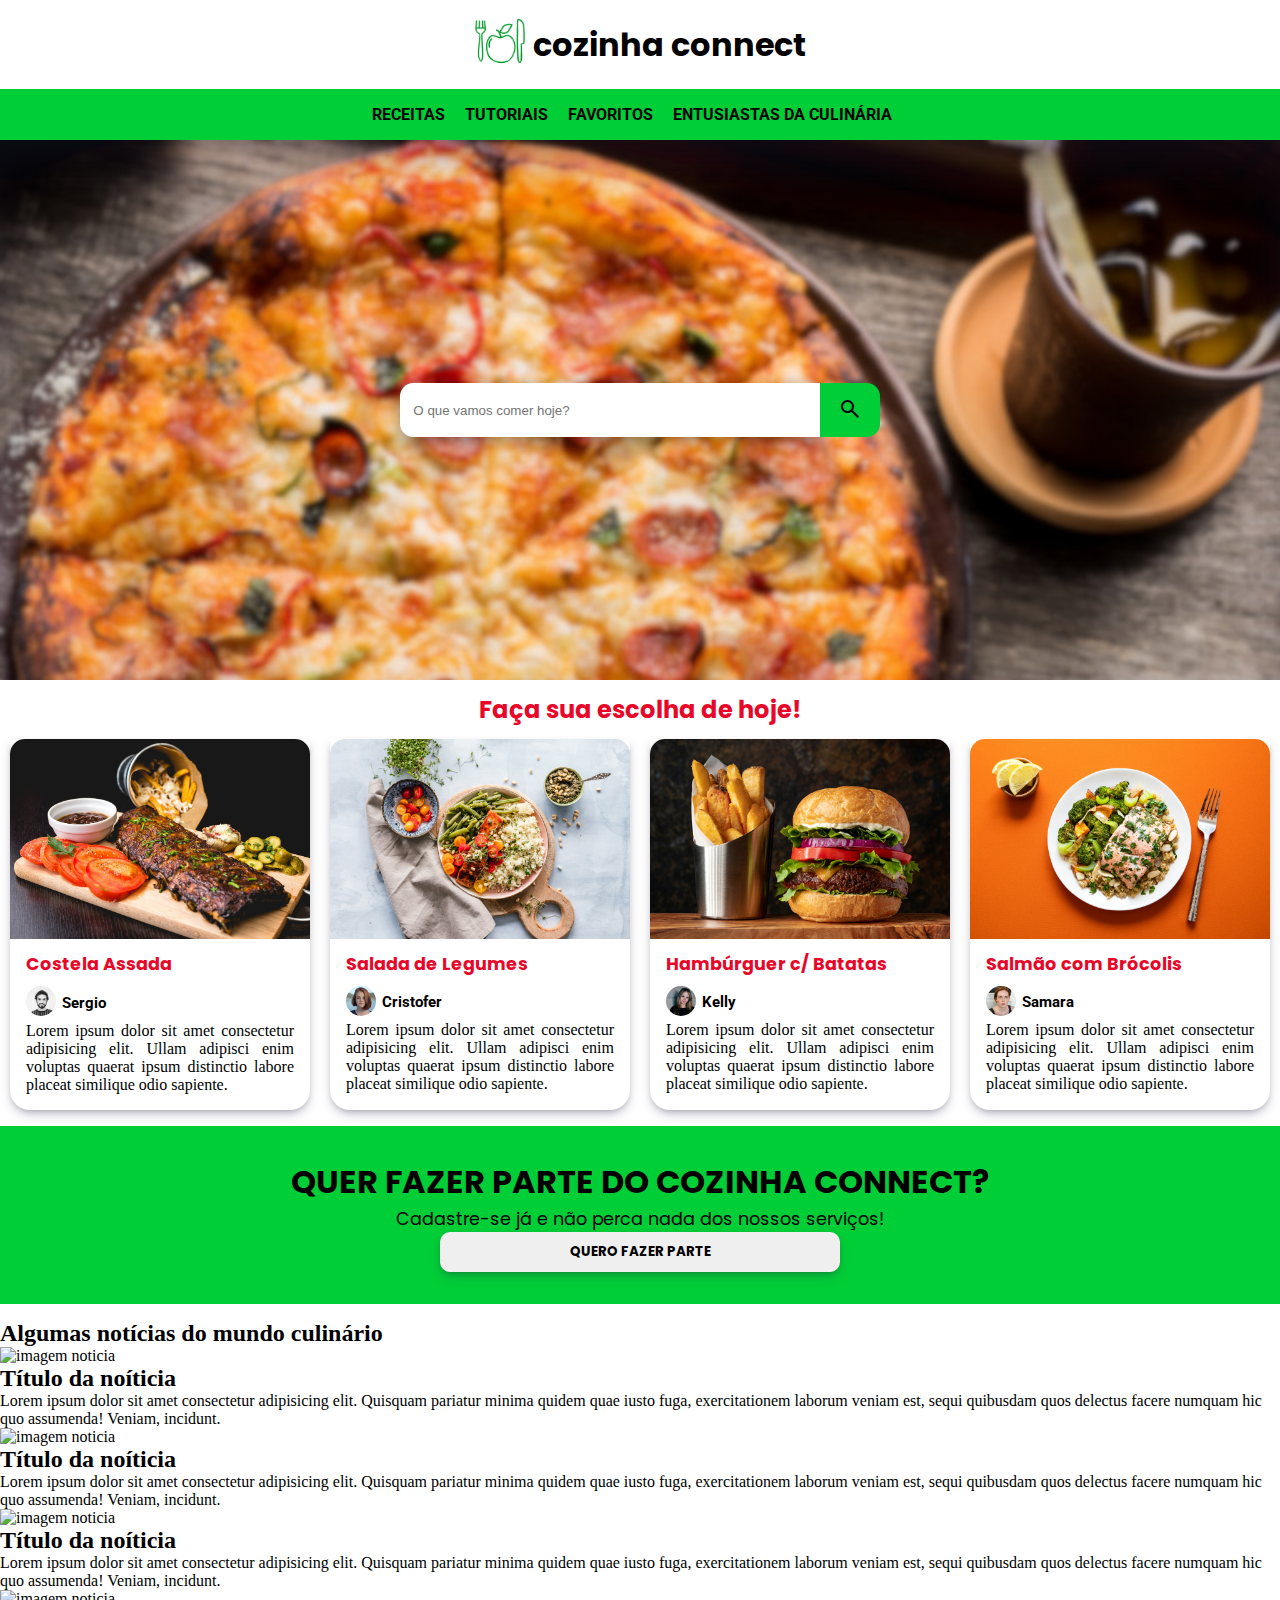
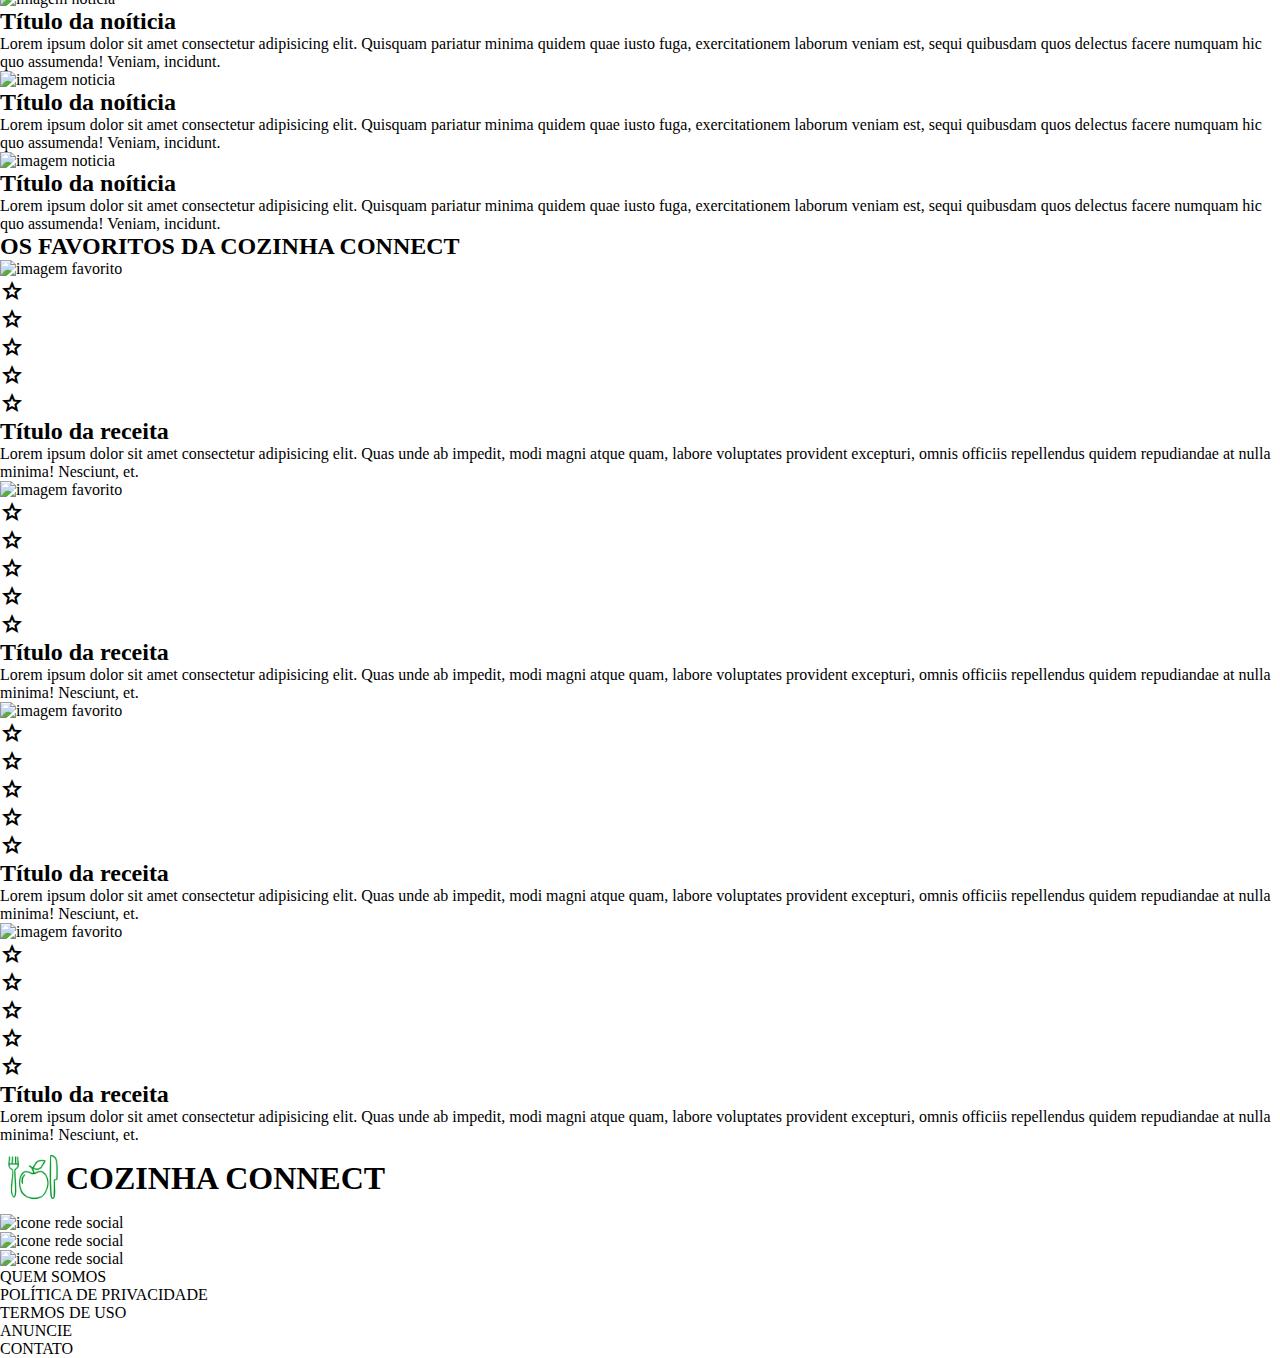
==== commit 088c7146: "Mais estilizações" ====
--- a/index.html
+++ b/index.html
@@ -40,28 +40,32 @@
                         <img src="img/costela-assada.jpg" alt="imagem receita">
                     </figure>
                 </div>
-                <div class="img-perfil">
-                    <figure>
-                        <img src="" alt="imagem perfil">
-                    </figure>
-                </div>
                 <div class="receita-texto">
-                    <p>Lorem ipsum dolor sit amet consectetur adipisicing elit. Ullam adipisci enim voluptas quaerat ipsum distinctio labore placeat similique odio sapiente. In asperiores necessitatibus officiis nam ipsum dolor neque vel nihil.</p>
+                    <h2>Costela Assada</h2>
+                    <div class="img-perfil">
+                        <figure>
+                            <img src="img/sergio.jpg" alt="imagem perfil">
+                        </figure>
+                        <h3>Sergio</h3>
+                    </div>
+                    <p>Lorem ipsum dolor sit amet consectetur adipisicing elit. Ullam adipisci enim voluptas quaerat ipsum distinctio labore placeat similique odio sapiente. </p>
                 </div>
             </div>
             <div class="receita-hoje">
                 <div class="imagem-receita">
                     <figure>
-                        <img src="img/frango-com-legumes.jpg" alt="imagem receita">
-                    </figure>
-                </div>
-                <div class="img-perfil">
-                    <figure>
-                        <img src="" alt="imagem perfil">
+                        <img src="img/salada.jpg" alt="imagem receita">
                     </figure>
                 </div>
                 <div class="receita-texto">
-                    <p>Lorem ipsum dolor sit amet consectetur adipisicing elit. Ullam adipisci enim voluptas quaerat ipsum distinctio labore placeat similique odio sapiente. In asperiores necessitatibus officiis nam ipsum dolor neque vel nihil.</p>
+                    <h2>Salada de Legumes</h2>
+                    <div class="img-perfil">
+                        <figure>
+                            <img src="img/cristofer.jpg" alt="imagem perfil">
+                        </figure>
+                        <h3>Cristofer</h3>
+                    </div>
+                    <p>Lorem ipsum dolor sit amet consectetur adipisicing elit. Ullam adipisci enim voluptas quaerat ipsum distinctio labore placeat similique odio sapiente.</p>
                 </div>
             </div>
             <div class="receita-hoje">
@@ -70,13 +74,15 @@
                         <img src="img/hamburguer-e-batata.jpg" alt="imagem receita">
                     </figure>
                 </div>
-                <div class="img-perfil">
-                    <figure>
-                        <img src="" alt="imagem perfil">
-                    </figure>
-                </div>
                 <div class="receita-texto">
-                    <p>Lorem ipsum dolor sit amet consectetur adipisicing elit. Ullam adipisci enim voluptas quaerat ipsum distinctio labore placeat similique odio sapiente. In asperiores necessitatibus officiis nam ipsum dolor neque vel nihil.</p>
+                    <h2>Hambúrguer c/ Batatas</h2>
+                    <div class="img-perfil">
+                        <figure>
+                            <img src="img/kelly.jpg" alt="imagem perfil">
+                        </figure>
+                        <h3>Kelly</h3>
+                    </div>
+                    <p>Lorem ipsum dolor sit amet consectetur adipisicing elit. Ullam adipisci enim voluptas quaerat ipsum distinctio labore placeat similique odio sapiente. </p>
                 </div>
             </div>
             <div class="receita-hoje">
@@ -85,13 +91,15 @@
                         <img src="img/salmao-com-brocolis.jpg" alt="imagem receita">
                     </figure>
                 </div>
-                <div class="img-perfil">
-                    <figure>
-                        <img src="" alt="imagem perfil">
-                    </figure>
-                </div>
                 <div class="receita-texto">
-                    <p>Lorem ipsum dolor sit amet consectetur adipisicing elit. Ullam adipisci enim voluptas quaerat ipsum distinctio labore placeat similique odio sapiente. In asperiores necessitatibus officiis nam ipsum dolor neque vel nihil.</p>
+                    <h2>Salmão com Brócolis</h2>
+                    <div class="img-perfil">
+                        <figure>
+                            <img src="img/raj.jpg" alt="imagem perfil">
+                        </figure>
+                        <h3>Samara</h3>
+                    </div>
+                    <p>Lorem ipsum dolor sit amet consectetur adipisicing elit. Ullam adipisci enim voluptas quaerat ipsum distinctio labore placeat similique odio sapiente.</p>
                 </div>
             </div>
         </div>
--- a/css/home.css
+++ b/css/home.css
@@ -98,4 +98,83 @@
     font-family: var(--fonte1);
     color: var(--vermelho-principal);
     margin: 0.5em 0 0.5em 0;
-}+}
+
+.receitas-hoje {
+    display: flex;
+    flex-direction: row;
+    justify-content: space-around;
+}
+
+.receita-hoje {
+    box-shadow: rgba(50, 50, 93, 0.25) 0px 6px 12px -2px, rgba(0, 0, 0, 0.3) 0px 3px 7px -3px;
+    border-radius: 0 0 20px 20px;
+    padding-bottom: 0.5em;
+}
+
+.receita-hoje, .receita-hoje .imagem-receita {
+    width: 300px;
+}
+
+.receita-hoje .imagem-receita img {
+    width: 100%;
+    border-radius: 15px 15px 0px 0px;
+}
+
+.receita-texto h2 {
+    font-family: var(--fonte1);
+    color: var(--vermelho-principal);
+    font-size: 1.1em;
+    margin-bottom: 0.5em;
+}
+
+.img-perfil {
+    display: flex;
+    justify-content: left;
+    align-items: center;
+    flex-wrap: nowrap;
+    margin-bottom: 0.2em;
+    font-family: var(--fonte2);
+    font-size: 0.8em;
+}
+
+.img-perfil figure {
+    width: 30px;
+    margin-right: 0.5em;
+}
+
+.img-perfil figure img {
+    width: 100%;
+    border-radius: 50%;
+}
+
+.receita-texto {
+    padding: 0.5em 1em;
+    text-align: justify;
+}
+
+.junte-se {
+    margin: 1em 0;
+    padding: 2em;
+    background-color: var(--verde-principal);
+    text-align: center;
+}
+
+.junte-se h1, .junte-se h2 {
+    font-family: var(--fonte1);
+    margin-bottom: ;
+}
+
+.junte-se h2 {
+    font-size: 1.1em;
+    font-weight: normal;
+}
+
+.junte-se button {
+    width: 400px;
+    height: 40px;
+    border-radius: 10px;
+    font-weight: bolder;
+    font-family: var(--fonte1);
+    box-shadow: rgba(50, 50, 93, 0.25) 0px 6px 12px -2px, rgba(0, 0, 0, 0.3) 0px 3px 7px -3px;
+}
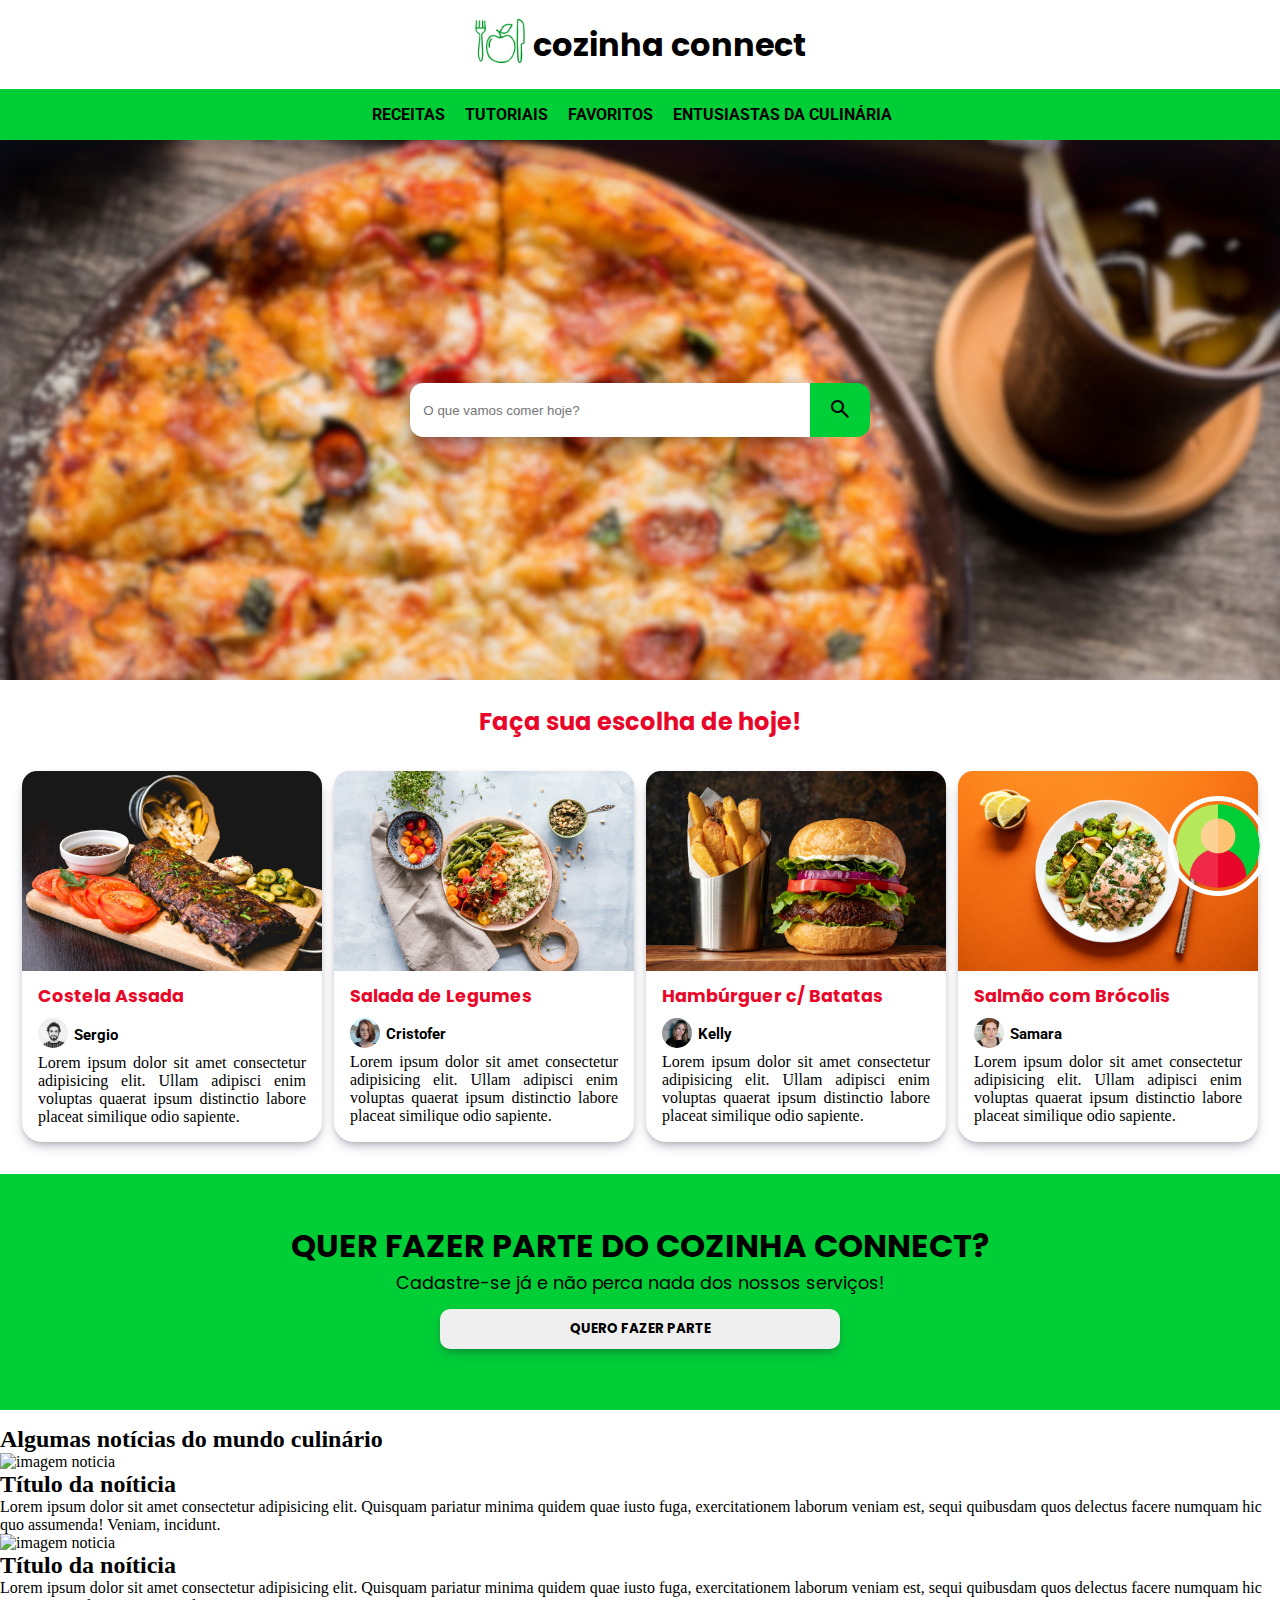
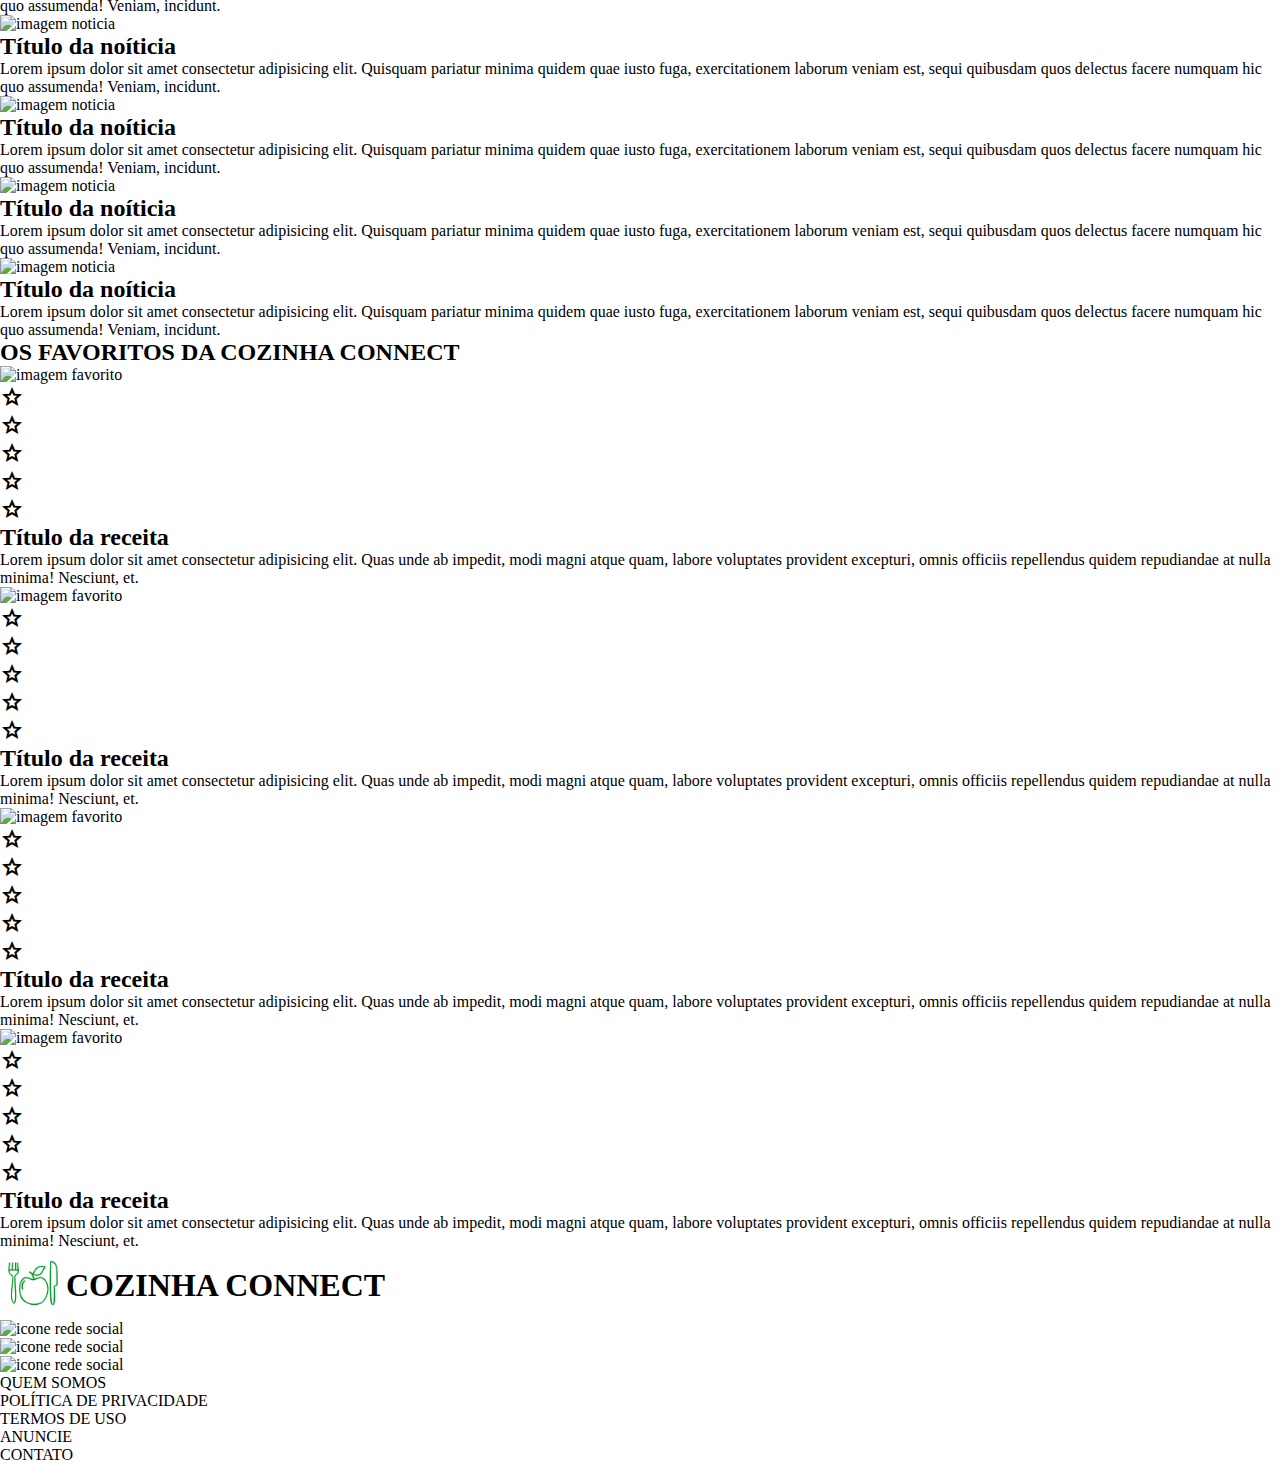
==== commit 6aea1b56: "Estilização até a parte Junte-se do Site." ====
--- a/index.html
+++ b/index.html
@@ -299,6 +299,9 @@
             </ul>
         </div>
     </footer>
-    <script src="js/script.js"></script>
+    <div class="perfil-user">
+        <a href="perfil.html"><img src="img/user.png" alt="imagem meu perfil"></a>
+    </div>
 </body>
+<script src="js/script.js"></script>
 </html>--- a/css/geral.css
+++ b/css/geral.css
@@ -4,7 +4,7 @@
     margin: 0;
     padding: 0;
     border: none;
-    box-sizing: none;
+    box-sizing: border-box;
 }
 
 .material-symbols-outlined {
--- a/css/home.css
+++ b/css/home.css
@@ -1,10 +1,15 @@
 @charset "UTF-8";
 
+body {
+    position: relative;
+}
+
 header {
     display: flex;
     justify-content: center;
     align-items: center;
-
+    position: sticky;
+    top: -1px;
     font-family: var(--fonte1);
     font-weight: normal;
     background-color: var(--branco);
@@ -21,7 +26,6 @@
     background-color: var(--verde-principal);
     font-weight: bold;
 }
-
 
 nav ul li {
     display: inline;
@@ -76,7 +80,7 @@
 .searchbar input[type='text'] {
     width: 80%;
     padding: 0.5em 0.5em 0.5em 1em;
-    height: 40px;
+    height: 54px;
     border-radius: 1em 0 0 1em;
     box-shadow: rgba(0, 0, 0, 0.35) 0px 5px 15px;
 }
@@ -97,19 +101,29 @@
     text-align: center;
     font-family: var(--fonte1);
     color: var(--vermelho-principal);
-    margin: 0.5em 0 0.5em 0;
+    margin: 1em 0;
 }
 
 .receitas-hoje {
     display: flex;
     flex-direction: row;
     justify-content: space-around;
+    margin: 2em 1em;
 }
 
 .receita-hoje {
     box-shadow: rgba(50, 50, 93, 0.25) 0px 6px 12px -2px, rgba(0, 0, 0, 0.3) 0px 3px 7px -3px;
-    border-radius: 0 0 20px 20px;
+    border-radius: 20px 20px 20px 20px;
     padding-bottom: 0.5em;
+    transition: .2s;
+}
+
+.receita-hoje:hover {
+    margin-top: -1em;
+}
+
+.receita-hoje:hover, .receita-hoje .imagem-receita img:hover {
+    cursor: pointer;
 }
 
 .receita-hoje, .receita-hoje .imagem-receita {
@@ -119,6 +133,7 @@
 .receita-hoje .imagem-receita img {
     width: 100%;
     border-radius: 15px 15px 0px 0px;
+    transition: .2s;
 }
 
 .receita-texto h2 {
@@ -155,14 +170,22 @@
 
 .junte-se {
     margin: 1em 0;
-    padding: 2em;
+    padding: 3em;
     background-color: var(--verde-principal);
     text-align: center;
 }
 
+.junte-se h1 {
+    transition: .2s;
+}
+
+.junte-se h1:hover {
+    color: var(--branco);
+    cursor: pointer;
+}
+
 .junte-se h1, .junte-se h2 {
     font-family: var(--fonte1);
-    margin-bottom: ;
 }
 
 .junte-se h2 {
@@ -174,7 +197,29 @@
     width: 400px;
     height: 40px;
     border-radius: 10px;
+    margin: 1em 0;
     font-weight: bolder;
     font-family: var(--fonte1);
     box-shadow: rgba(50, 50, 93, 0.25) 0px 6px 12px -2px, rgba(0, 0, 0, 0.3) 0px 3px 7px -3px;
-}
+    transition: .2s;
+}
+
+.junte-se button:hover {
+    width: 420px;
+    height: 45px;
+    font-size: 1.3em;
+    cursor: pointer;
+}
+
+.perfil-user {
+    position: fixed;
+    bottom: 0;
+    right: 12px;
+}
+
+.perfil-user img {
+    width: 100px;
+    border: 5px solid var(--branco);
+    border-radius: 50%;
+    padding: 0.2em;
+}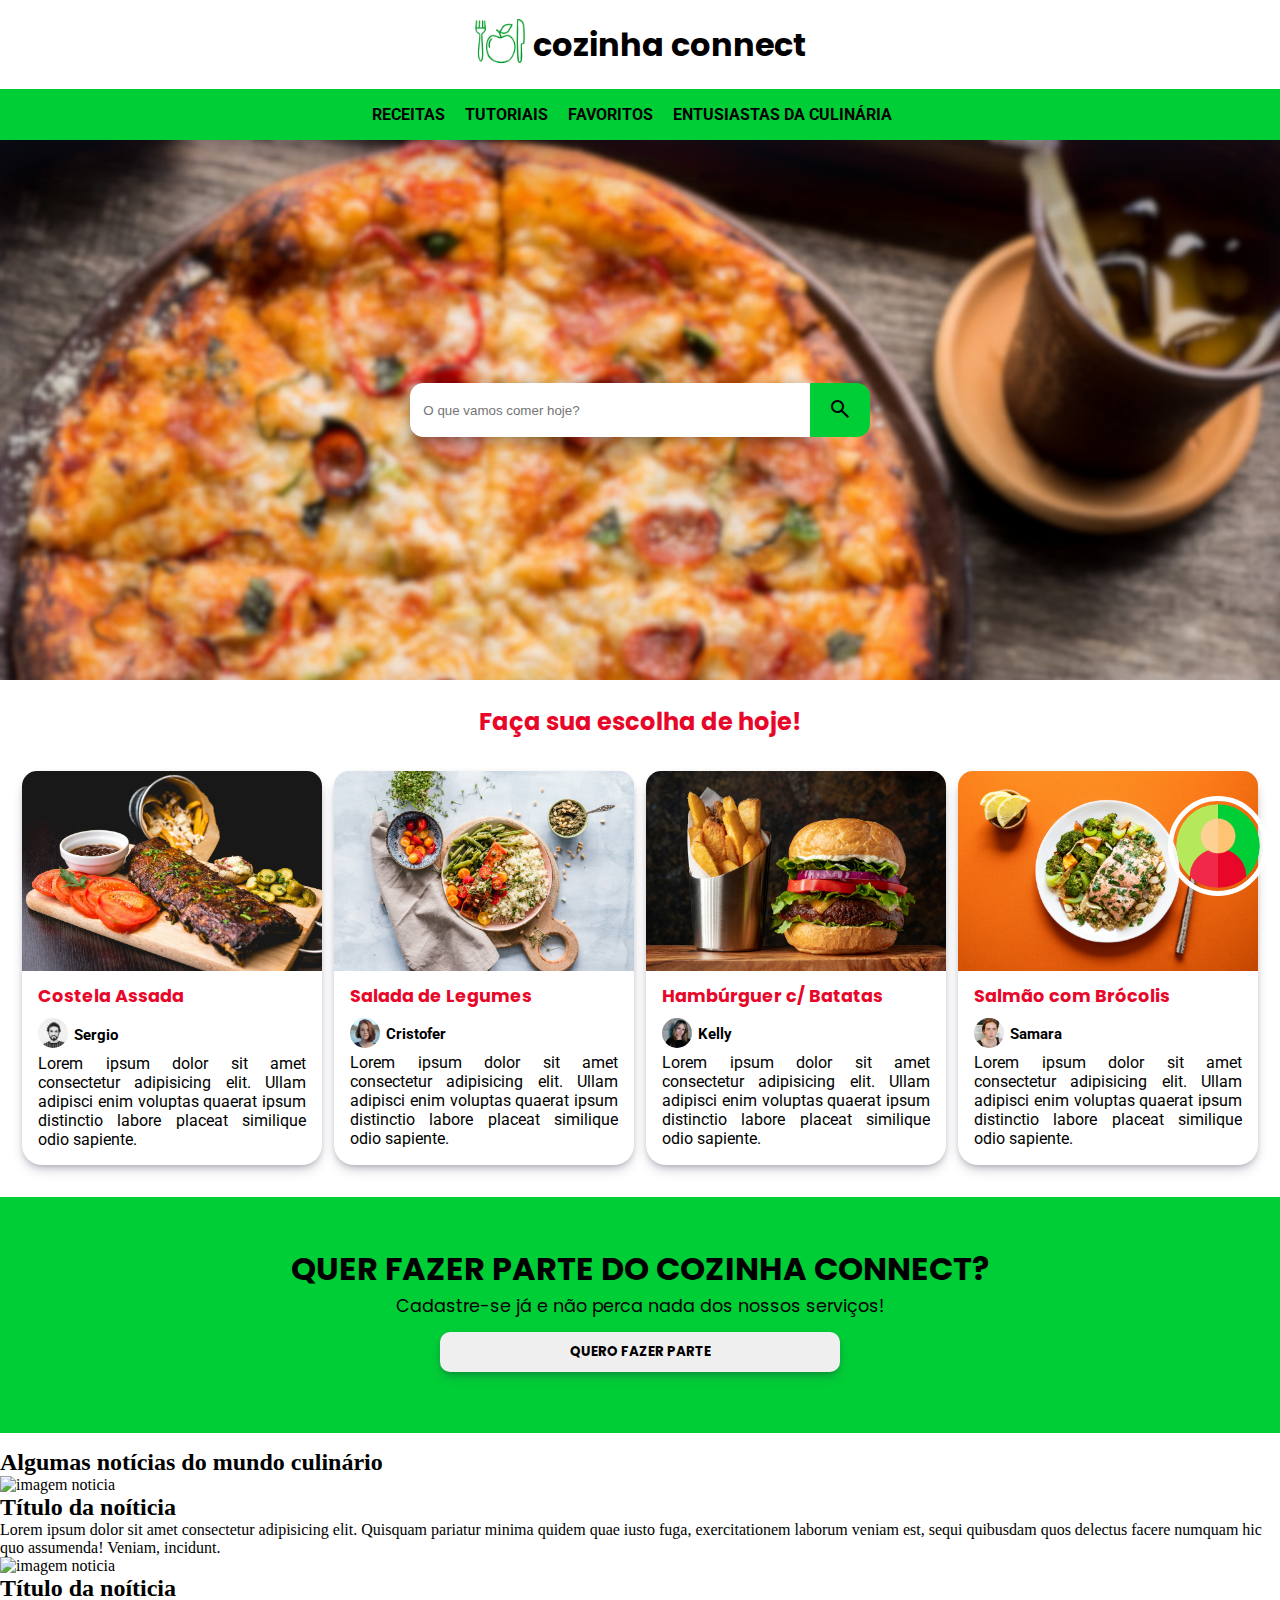
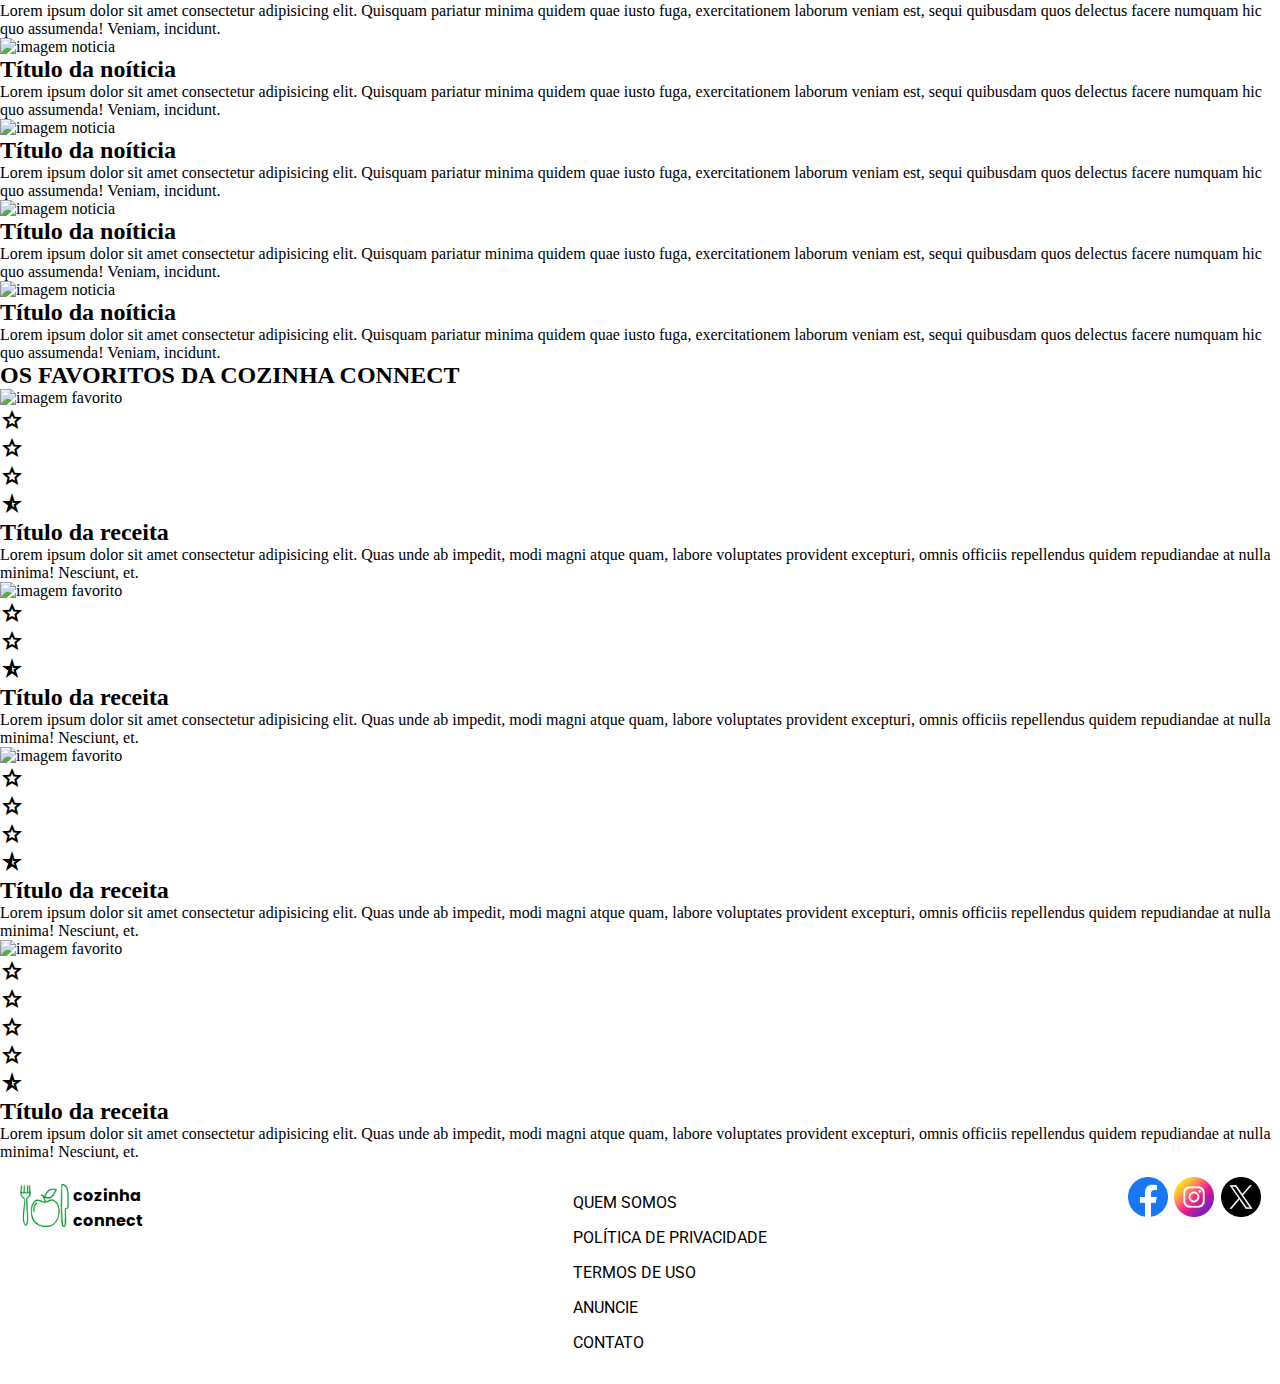
==== commit 14af4df6: "footer feito" ====
--- a/index.html
+++ b/index.html
@@ -6,7 +6,7 @@
     <title>Cozinha Connect - Home</title>
     <link rel="stylesheet" href="css/geral.css">
     <link rel="stylesheet" href="css/home.css">
-    <link rel="stylesheet" href="https://fonts.googleapis.com/css2?family=Material+Symbols+Outlined:opsz,wght,FILL,GRAD@20..48,100..700,0..1,-50..200" />
+    <link rel="stylesheet" href="https://fonts.googleapis.com/css2?family=Material+Symbols+Outlined:opsz,wght,FILL,GRAD@24,400,1,0" />
 </head>
 <body>
     <header>
@@ -175,88 +175,76 @@
                             <span class="material-symbols-outlined">star</span>
                         </div>
                         <div class="estrela">
-                            <span class="material-symbols-outlined">star</span>
-                        </div>
-                        <div class="estrela">
-                            <span class="material-symbols-outlined">star</span>
-                        </div>
-                    </div>
-                    <h2>Título da receita</h2>
-                    <p>Lorem ipsum dolor sit amet consectetur adipisicing elit. Quas unde ab impedit, modi magni atque quam, labore voluptates provident excepturi, omnis officiis repellendus quidem repudiandae at nulla minima! Nesciunt, et.</p>
-                </div>
-                <div class="favorito">
-                    <div class="img-favorito">
-                        <figure>
-                            <img src="" alt="imagem favorito">
-                        </figure>
-                    </div>
-                    <div class="estrelas">
-                        <div class="estrela">
-                            <span class="material-symbols-outlined">star</span>
-                        </div>
-                        <div class="estrela">
-                            <span class="material-symbols-outlined">star</span>
-                        </div>
-                        <div class="estrela">
-                            <span class="material-symbols-outlined">star</span>
-                        </div>
-                        <div class="estrela">
-                            <span class="material-symbols-outlined">star</span>
-                        </div>
-                        <div class="estrela">
-                            <span class="material-symbols-outlined">star</span>
-                        </div>
-                    </div>
-                    <h2>Título da receita</h2>
-                    <p>Lorem ipsum dolor sit amet consectetur adipisicing elit. Quas unde ab impedit, modi magni atque quam, labore voluptates provident excepturi, omnis officiis repellendus quidem repudiandae at nulla minima! Nesciunt, et.</p>
-                </div>
-                <div class="favorito">
-                    <div class="img-favorito">
-                        <figure>
-                            <img src="" alt="imagem favorito">
-                        </figure>
-                    </div>
-                    <div class="estrelas">
-                        <div class="estrela">
-                            <span class="material-symbols-outlined">star</span>
-                        </div>
-                        <div class="estrela">
-                            <span class="material-symbols-outlined">star</span>
-                        </div>
-                        <div class="estrela">
-                            <span class="material-symbols-outlined">star</span>
-                        </div>
-                        <div class="estrela">
-                            <span class="material-symbols-outlined">star</span>
-                        </div>
-                        <div class="estrela">
-                            <span class="material-symbols-outlined">star</span>
-                        </div>
-                    </div>
-                    <h2>Título da receita</h2>
-                    <p>Lorem ipsum dolor sit amet consectetur adipisicing elit. Quas unde ab impedit, modi magni atque quam, labore voluptates provident excepturi, omnis officiis repellendus quidem repudiandae at nulla minima! Nesciunt, et.</p>
-                </div>
-                <div class="favorito">
-                    <div class="img-favorito">
-                        <figure>
-                            <img src="" alt="imagem favorito">
-                        </figure>
-                    </div>
-                    <div class="estrelas">
-                        <div class="estrela">
-                            <span class="material-symbols-outlined">star</span>
-                        </div>
-                        <div class="estrela">
-                            <span class="material-symbols-outlined">star</span>
-                        </div>
-                        <div class="estrela">
-                            <span class="material-symbols-outlined">star</span>
-                        </div>
-                        <div class="estrela">
-                            <span class="material-symbols-outlined">star</span>
-                        </div>
-                        <div class="estrela">
-                            <span class="material-symbols-outlined">star</span>
+                            <span class="material-symbols-outlined">star_rate_half</span>
+                        </div>
+                    </div>
+                    <h2>Título da receita</h2>
+                    <p>Lorem ipsum dolor sit amet consectetur adipisicing elit. Quas unde ab impedit, modi magni atque quam, labore voluptates provident excepturi, omnis officiis repellendus quidem repudiandae at nulla minima! Nesciunt, et.</p>
+                </div>
+                <div class="favorito">
+                    <div class="img-favorito">
+                        <figure>
+                            <img src="" alt="imagem favorito">
+                        </figure>
+                    </div>
+                    <div class="estrelas">
+                        <div class="estrela">
+                            <span class="material-symbols-outlined">star</span>
+                        </div>
+                        <div class="estrela">
+                            <span class="material-symbols-outlined">star</span>
+                        </div>
+                        <div class="estrela">
+                            <span class="material-symbols-outlined">star_rate_half</span>
+                        </div>
+                    </div>
+                    <h2>Título da receita</h2>
+                    <p>Lorem ipsum dolor sit amet consectetur adipisicing elit. Quas unde ab impedit, modi magni atque quam, labore voluptates provident excepturi, omnis officiis repellendus quidem repudiandae at nulla minima! Nesciunt, et.</p>
+                </div>
+                <div class="favorito">
+                    <div class="img-favorito">
+                        <figure>
+                            <img src="" alt="imagem favorito">
+                        </figure>
+                    </div>
+                    <div class="estrelas">
+                        <div class="estrela">
+                            <span class="material-symbols-outlined">star</span>
+                        </div>
+                        <div class="estrela">
+                            <span class="material-symbols-outlined">star</span>
+                        </div>
+                        <div class="estrela">
+                            <span class="material-symbols-outlined">star</span>
+                        </div>
+                        <div class="estrela">
+                            <span class="material-symbols-outlined">star_rate_half</span>
+                        </div>
+                    </div>
+                    <h2>Título da receita</h2>
+                    <p>Lorem ipsum dolor sit amet consectetur adipisicing elit. Quas unde ab impedit, modi magni atque quam, labore voluptates provident excepturi, omnis officiis repellendus quidem repudiandae at nulla minima! Nesciunt, et.</p>
+                </div>
+                <div class="favorito">
+                    <div class="img-favorito">
+                        <figure>
+                            <img src="" alt="imagem favorito">
+                        </figure>
+                    </div>
+                    <div class="estrelas">
+                        <div class="estrela">
+                            <span class="material-symbols-outlined">star</span>
+                        </div>
+                        <div class="estrela">
+                            <span class="material-symbols-outlined">star</span>
+                        </div>
+                        <div class="estrela">
+                            <span class="material-symbols-outlined">star</span>
+                        </div>
+                        <div class="estrela">
+                            <span class="material-symbols-outlined">star</span>
+                        </div>
+                        <div class="estrela">
+                            <span class="material-symbols-outlined">star_rate_half</span>
                         </div>
                     </div>
                     <h2>Título da receita</h2>
@@ -270,24 +258,7 @@
             <figure>
                 <img src="img/cozinha-icon.png" alt="logo Cozinha Connect">
             </figure>
-            <h1>COZINHA CONNECT</h1>
-        </div>
-        <div class="redes-sociais">
-            <div class="rede-social">
-                <figure>
-                    <img src="" alt="icone rede social">
-                </figure>
-            </div>
-            <div class="rede-social">
-                <figure>
-                    <img src="" alt="icone rede social">
-                </figure>
-            </div>
-            <div class="rede-social">
-                <figure>
-                    <img src="" alt="icone rede social">
-                </figure>
-            </div>
+            <h1>cozinha connect</h1>
         </div>
         <div class="utilidades">
             <ul>
@@ -298,6 +269,23 @@
                 <li>CONTATO</li>
             </ul>
         </div>
+        <div class="redes-sociais">
+            <div class="rede-social">
+                <figure>
+                    <img src="img/facebook.png" alt="icone rede social">
+                </figure>
+            </div>
+            <div class="rede-social">
+                <figure>
+                    <img src="img/instagram.png" alt="icone rede social">
+                </figure>
+            </div>
+            <div class="rede-social">
+                <figure>
+                    <img src="img/twitter.png" alt="icone rede social">
+                </figure>
+            </div>
+        </div>
     </footer>
     <div class="perfil-user">
         <a href="perfil.html"><img src="img/user.png" alt="imagem meu perfil"></a>
--- a/css/home.css
+++ b/css/home.css
@@ -10,11 +10,14 @@
     align-items: center;
     position: sticky;
     top: -1px;
-    font-family: var(--fonte1);
     font-weight: normal;
     background-color: var(--branco);
     padding: 0.5em;
     cursor: default;
+}
+
+.logo {
+    font-family: var(--fonte1);
 }
 
 nav {
@@ -166,6 +169,7 @@
 .receita-texto {
     padding: 0.5em 1em;
     text-align: justify;
+    font-family: var(--fonte2);
 }
 
 .junte-se {
@@ -222,4 +226,42 @@
     border: 5px solid var(--branco);
     border-radius: 50%;
     padding: 0.2em;
-}+}
+
+footer {
+    display: flex;
+    justify-content: space-between;
+    padding: 1em;
+    align-items: flex-start;
+}
+
+footer .logo {
+    width: 200px;
+    font-size: 0.5em;
+}
+
+.utilidades {
+    font-family: var(--fonte2);
+}
+
+.utilidades ul {
+    list-style-type: none;
+}
+
+.utilidades ul li {
+    margin: 1em;
+}
+
+.redes-sociais {
+    display: flex;
+    flex-wrap: nowrap;
+}
+
+.rede-social {
+    width: 40px;
+    margin: 0 0.2em;
+}
+
+.rede-social figure, .rede-social figure img {
+    width: 100%;
+}
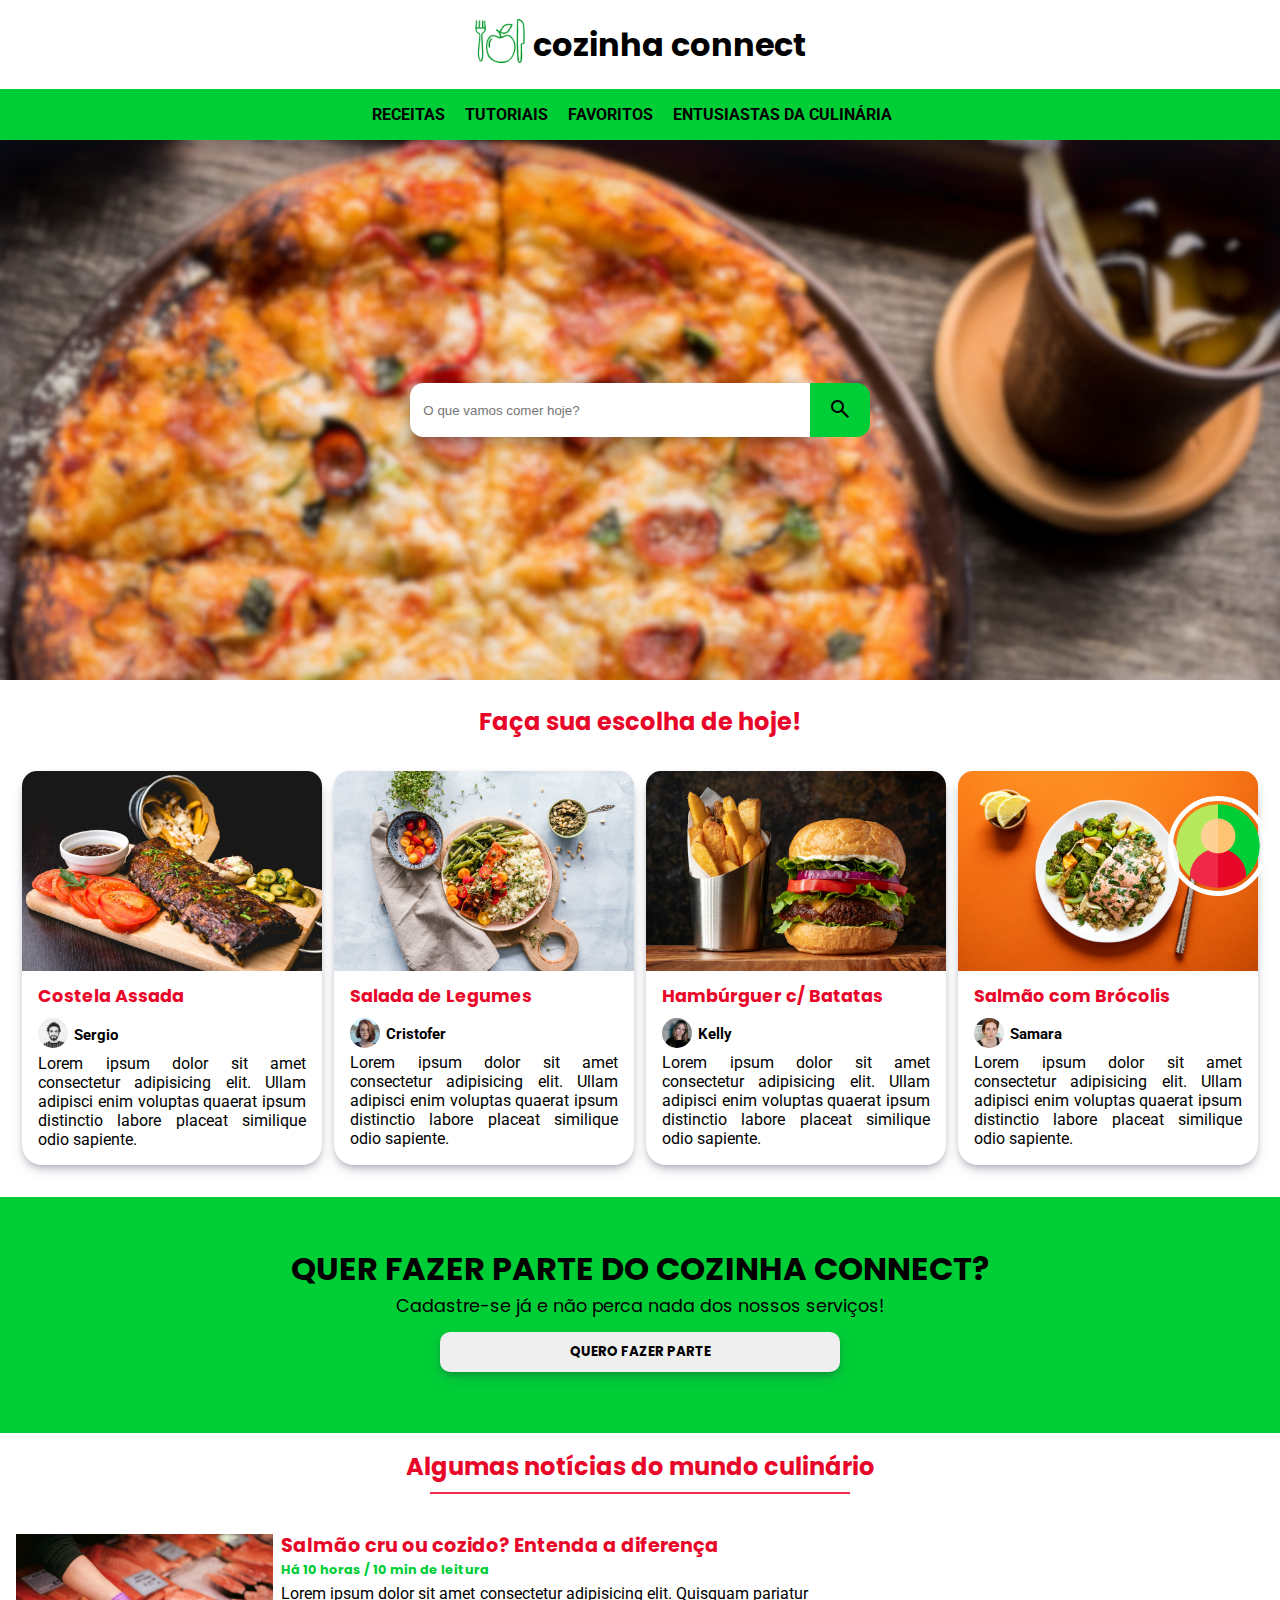
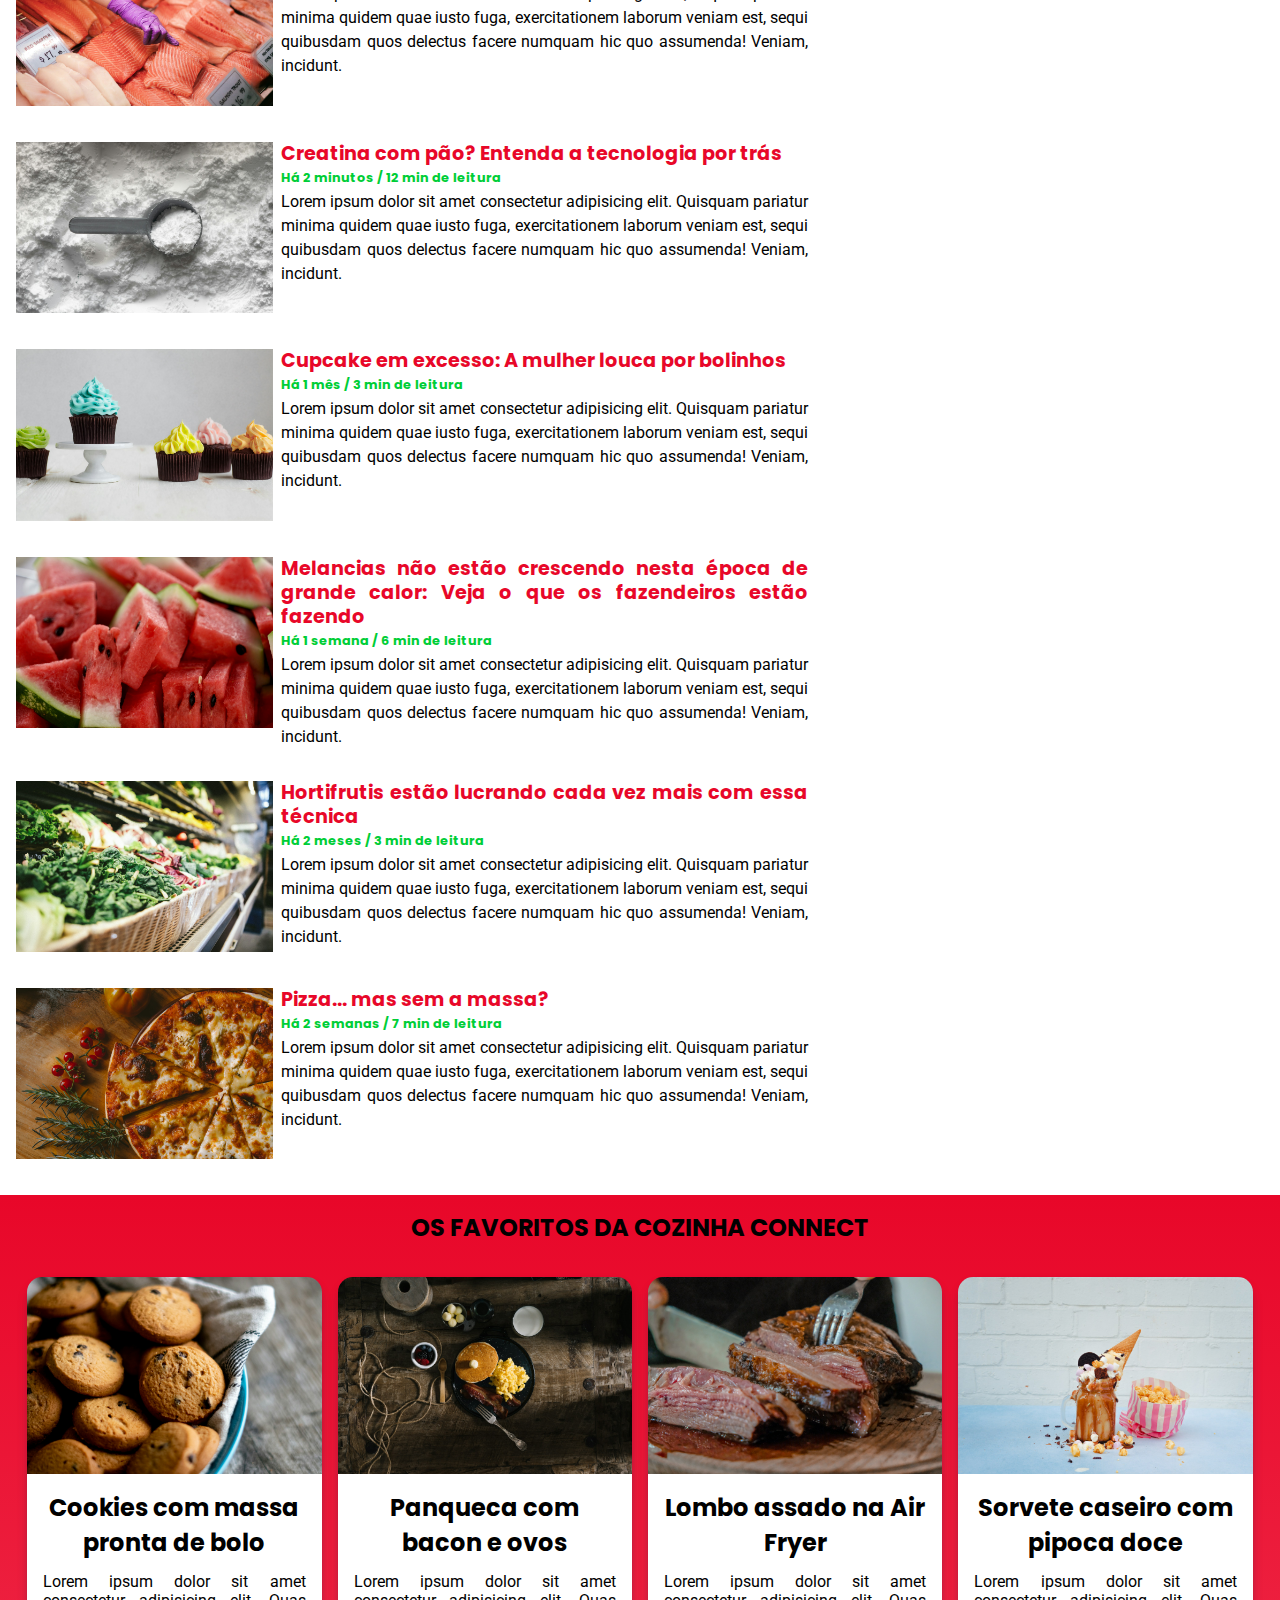
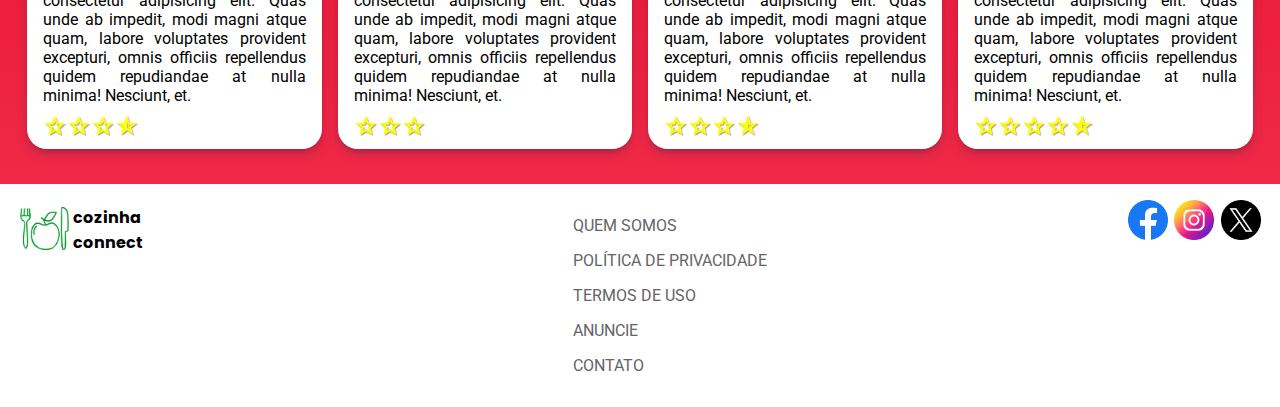
==== commit da08df7e: "CSS da Home e Home completas." ====
--- a/index.html
+++ b/index.html
@@ -109,49 +109,68 @@
             <a href=""><button>QUERO FAZER PARTE</button></a>
         </div>
         <div>
-            <h2>Algumas notícias do mundo culinário</h2>
+            <h2 class="titulo-noticias">Algumas notícias do mundo culinário</h2>
+            <hr class="hr-noticias">
             <div class="noticias">
                 <div class="noticia">
                     <figure>
-                        <img src="" alt="imagem noticia">
-                    </figure>
-                    <h2>Título da noíticia</h2>
-                    <p>Lorem ipsum dolor sit amet consectetur adipisicing elit. Quisquam pariatur minima quidem quae iusto fuga, exercitationem laborum veniam est, sequi quibusdam quos delectus facere numquam hic quo assumenda! Veniam, incidunt.</p>
-                </div>
-                <div class="noticia">
-                    <figure>
-                        <img src="" alt="imagem noticia">
-                    </figure>
-                    <h2>Título da noíticia</h2>
-                    <p>Lorem ipsum dolor sit amet consectetur adipisicing elit. Quisquam pariatur minima quidem quae iusto fuga, exercitationem laborum veniam est, sequi quibusdam quos delectus facere numquam hic quo assumenda! Veniam, incidunt.</p>
-                </div>
-                <div class="noticia">
-                    <figure>
-                        <img src="" alt="imagem noticia">
-                    </figure>
-                    <h2>Título da noíticia</h2>
-                    <p>Lorem ipsum dolor sit amet consectetur adipisicing elit. Quisquam pariatur minima quidem quae iusto fuga, exercitationem laborum veniam est, sequi quibusdam quos delectus facere numquam hic quo assumenda! Veniam, incidunt.</p>
-                </div>
-                <div class="noticia">
-                    <figure>
-                        <img src="" alt="imagem noticia">
-                    </figure>
-                    <h2>Título da noíticia</h2>
-                    <p>Lorem ipsum dolor sit amet consectetur adipisicing elit. Quisquam pariatur minima quidem quae iusto fuga, exercitationem laborum veniam est, sequi quibusdam quos delectus facere numquam hic quo assumenda! Veniam, incidunt.</p>
-                </div>
-                <div class="noticia">
-                    <figure>
-                        <img src="" alt="imagem noticia">
-                    </figure>
-                    <h2>Título da noíticia</h2>
-                    <p>Lorem ipsum dolor sit amet consectetur adipisicing elit. Quisquam pariatur minima quidem quae iusto fuga, exercitationem laborum veniam est, sequi quibusdam quos delectus facere numquam hic quo assumenda! Veniam, incidunt.</p>
-                </div>
-                <div class="noticia">
-                    <figure>
-                        <img src="" alt="imagem noticia">
-                    </figure>
-                    <h2>Título da noíticia</h2>
-                    <p>Lorem ipsum dolor sit amet consectetur adipisicing elit. Quisquam pariatur minima quidem quae iusto fuga, exercitationem laborum veniam est, sequi quibusdam quos delectus facere numquam hic quo assumenda! Veniam, incidunt.</p>
+                        <img src="img/salmao.jpg" alt="imagem noticia">
+                    </figure>
+                    <div>
+                        <h2>Salmão cru ou cozido? Entenda a diferença</h2>
+                        <h3>Há 10 horas / 10 min de leitura</h3>
+                        <p>Lorem ipsum dolor sit amet consectetur adipisicing elit. Quisquam pariatur minima quidem quae iusto fuga, exercitationem laborum veniam est, sequi quibusdam quos delectus facere numquam hic quo assumenda! Veniam, incidunt.</p>
+                    </div>
+                </div>
+                <div class="noticia">
+                    <figure>
+                        <img src="img/creatina.jpg" alt="imagem noticia">
+                    </figure>
+                    <div>
+                        <h2>Creatina com pão? Entenda a tecnologia por trás</h2>
+                        <h3>Há 2 minutos / 12 min de leitura</h3>
+                        <p>Lorem ipsum dolor sit amet consectetur adipisicing elit. Quisquam pariatur minima quidem quae iusto fuga, exercitationem laborum veniam est, sequi quibusdam quos delectus facere numquam hic quo assumenda! Veniam, incidunt.</p>
+                    </div>
+                </div>
+                <div class="noticia">
+                    <figure>
+                        <img src="img/cupcake.jpg" alt="imagem noticia">
+                    </figure>
+                    <div>
+                        <h2>Cupcake em excesso: A mulher louca por bolinhos</h2>
+                        <h3> Há 1 mês / 3 min de leitura</h3>
+                        <p>Lorem ipsum dolor sit amet consectetur adipisicing elit. Quisquam pariatur minima quidem quae iusto fuga, exercitationem laborum veniam est, sequi quibusdam quos delectus facere numquam hic quo assumenda! Veniam, incidunt.</p>
+                    </div>
+                </div>
+                <div class="noticia">
+                    <figure>
+                        <img src="img/melancia.jpg" alt="imagem noticia">
+                    </figure>
+                    <div>
+                        <h2>Melancias não estão crescendo nesta época de grande calor: Veja o que os fazendeiros estão fazendo</h2>
+                        <h3>Há 1 semana / 6 min de leitura</h3>
+                        <p>Lorem ipsum dolor sit amet consectetur adipisicing elit. Quisquam pariatur minima quidem quae iusto fuga, exercitationem laborum veniam est, sequi quibusdam quos delectus facere numquam hic quo assumenda! Veniam, incidunt.</p>
+                    </div>
+                </div>
+                <div class="noticia">
+                    <figure>
+                        <img src="img/hortifruti.jpg" alt="imagem noticia">
+                    </figure>
+                    <div>
+                        <h2>Hortifrutis estão lucrando cada vez mais com essa técnica</h2>
+                        <h3> Há 2 meses / 3 min de leitura</h3>
+                        <p>Lorem ipsum dolor sit amet consectetur adipisicing elit. Quisquam pariatur minima quidem quae iusto fuga, exercitationem laborum veniam est, sequi quibusdam quos delectus facere numquam hic quo assumenda! Veniam, incidunt.</p>
+                    </div>
+                </div>
+                <div class="noticia">
+                    <figure>
+                        <img src="img/pizza.jpg" alt="imagem noticia">
+                    </figure>
+                    <div>
+                        <h2>Pizza... mas sem a massa?</h2>
+                        <h3> Há 2 semanas / 7 min de leitura</h3>
+                        <p>Lorem ipsum dolor sit amet consectetur adipisicing elit. Quisquam pariatur minima quidem quae iusto fuga, exercitationem laborum veniam est, sequi quibusdam quos delectus facere numquam hic quo assumenda! Veniam, incidunt.</p>
+                    </div>
                 </div>
             </div>
         </div>
@@ -161,94 +180,102 @@
                 <div class="favorito">
                     <div class="img-favorito">
                         <figure>
-                            <img src="" alt="imagem favorito">
-                        </figure>
-                    </div>
-                    <div class="estrelas">
-                        <div class="estrela">
-                            <span class="material-symbols-outlined">star</span>
-                        </div>
-                        <div class="estrela">
-                            <span class="material-symbols-outlined">star</span>
-                        </div>
-                        <div class="estrela">
-                            <span class="material-symbols-outlined">star</span>
-                        </div>
-                        <div class="estrela">
-                            <span class="material-symbols-outlined">star_rate_half</span>
-                        </div>
-                    </div>
-                    <h2>Título da receita</h2>
-                    <p>Lorem ipsum dolor sit amet consectetur adipisicing elit. Quas unde ab impedit, modi magni atque quam, labore voluptates provident excepturi, omnis officiis repellendus quidem repudiandae at nulla minima! Nesciunt, et.</p>
-                </div>
+                            <img src="img/cookies.jpg" alt="imagem favorito">
+                        </figure>
+                    </div>
+                    <div class="favorito-texto">
+                        <h2>Cookies com massa pronta de bolo</h2>
+                        <p>Lorem ipsum dolor sit amet consectetur adipisicing elit. Quas unde ab impedit, modi magni atque quam, labore voluptates provident excepturi, omnis officiis repellendus quidem repudiandae at nulla minima! Nesciunt, et.</p>
+                        <div class="estrelas">
+                            <div class="estrela">
+                                <span class="material-symbols-outlined">star</span>
+                            </div>
+                            <div class="estrela">
+                                <span class="material-symbols-outlined">star</span>
+                            </div>
+                            <div class="estrela">
+                                <span class="material-symbols-outlined">star</span>
+                            </div>
+                            <div class="estrela">
+                                <span class="material-symbols-outlined">star_rate_half</span>
+                            </div>
+                    </div>
+                </div>
+            </div>
                 <div class="favorito">
                     <div class="img-favorito">
                         <figure>
-                            <img src="" alt="imagem favorito">
-                        </figure>
-                    </div>
-                    <div class="estrelas">
-                        <div class="estrela">
-                            <span class="material-symbols-outlined">star</span>
+                            <img src="img/panqueca.jpg" alt="imagem favorito">
+                        </figure>
+                        <div class="favorito-texto">
+                            <h2>Panqueca com bacon e ovos</h2>
+                            <p>Lorem ipsum dolor sit amet consectetur adipisicing elit. Quas unde ab impedit, modi magni atque quam, labore voluptates provident excepturi, omnis officiis repellendus quidem repudiandae at nulla minima! Nesciunt, et.</p>
+                            <div class="estrelas">
+                                <div class="estrela">
+                                    <span class="material-symbols-outlined">star</span>
+                                </div>
+                                <div class="estrela">
+                                    <span class="material-symbols-outlined">star</span>
+                                </div>
+                                <div class="estrela">
+                                    <span class="material-symbols-outlined">star</span>
+                                </div>
+                            </div>
                         </div>
-                        <div class="estrela">
-                            <span class="material-symbols-outlined">star</span>
-                        </div>
-                        <div class="estrela">
-                            <span class="material-symbols-outlined">star_rate_half</span>
-                        </div>
-                    </div>
-                    <h2>Título da receita</h2>
-                    <p>Lorem ipsum dolor sit amet consectetur adipisicing elit. Quas unde ab impedit, modi magni atque quam, labore voluptates provident excepturi, omnis officiis repellendus quidem repudiandae at nulla minima! Nesciunt, et.</p>
+                </div>
                 </div>
                 <div class="favorito">
                     <div class="img-favorito">
                         <figure>
-                            <img src="" alt="imagem favorito">
-                        </figure>
-                    </div>
-                    <div class="estrelas">
-                        <div class="estrela">
-                            <span class="material-symbols-outlined">star</span>
-                        </div>
-                        <div class="estrela">
-                            <span class="material-symbols-outlined">star</span>
-                        </div>
-                        <div class="estrela">
-                            <span class="material-symbols-outlined">star</span>
-                        </div>
-                        <div class="estrela">
-                            <span class="material-symbols-outlined">star_rate_half</span>
-                        </div>
-                    </div>
-                    <h2>Título da receita</h2>
-                    <p>Lorem ipsum dolor sit amet consectetur adipisicing elit. Quas unde ab impedit, modi magni atque quam, labore voluptates provident excepturi, omnis officiis repellendus quidem repudiandae at nulla minima! Nesciunt, et.</p>
+                            <img src="img/lombo-assado.jpg" alt="imagem favorito">
+                        </figure>
+                    </div>
+                    <div class="favorito-texto">
+                        <h2>Lombo assado na Air Fryer</h2>
+                        <p>Lorem ipsum dolor sit amet consectetur adipisicing elit. Quas unde ab impedit, modi magni atque quam, labore voluptates provident excepturi, omnis officiis repellendus quidem repudiandae at nulla minima! Nesciunt, et.</p>
+                        <div class="estrelas">
+                            <div class="estrela">
+                                <span class="material-symbols-outlined">star</span>
+                            </div>
+                            <div class="estrela">
+                                <span class="material-symbols-outlined">star</span>
+                            </div>
+                            <div class="estrela">
+                                <span class="material-symbols-outlined">star</span>
+                            </div>
+                            <div class="estrela">
+                                <span class="material-symbols-outlined">star_rate_half</span>
+                            </div>
+                    </div>
+                </div>
                 </div>
                 <div class="favorito">
                     <div class="img-favorito">
                         <figure>
-                            <img src="" alt="imagem favorito">
-                        </figure>
-                    </div>
-                    <div class="estrelas">
-                        <div class="estrela">
-                            <span class="material-symbols-outlined">star</span>
-                        </div>
-                        <div class="estrela">
-                            <span class="material-symbols-outlined">star</span>
-                        </div>
-                        <div class="estrela">
-                            <span class="material-symbols-outlined">star</span>
-                        </div>
-                        <div class="estrela">
-                            <span class="material-symbols-outlined">star</span>
-                        </div>
-                        <div class="estrela">
-                            <span class="material-symbols-outlined">star_rate_half</span>
-                        </div>
-                    </div>
-                    <h2>Título da receita</h2>
-                    <p>Lorem ipsum dolor sit amet consectetur adipisicing elit. Quas unde ab impedit, modi magni atque quam, labore voluptates provident excepturi, omnis officiis repellendus quidem repudiandae at nulla minima! Nesciunt, et.</p>
+                            <img src="img/sorvete-caseiro.jpg" alt="imagem favorito">
+                        </figure>
+                    </div>
+                    <div class="favorito-texto">
+                        <h2>Sorvete caseiro com pipoca doce</h2>
+                        <p>Lorem ipsum dolor sit amet consectetur adipisicing elit. Quas unde ab impedit, modi magni atque quam, labore voluptates provident excepturi, omnis officiis repellendus quidem repudiandae at nulla minima! Nesciunt, et.</p>
+                        <div class="estrelas">
+                            <div class="estrela">
+                                <span class="material-symbols-outlined">star</span>
+                            </div>
+                            <div class="estrela">
+                                <span class="material-symbols-outlined">star</span>
+                            </div>
+                            <div class="estrela">
+                                <span class="material-symbols-outlined">star</span>
+                            </div>
+                            <div class="estrela">
+                                <span class="material-symbols-outlined">star</span>
+                            </div>
+                            <div class="estrela">
+                                <span class="material-symbols-outlined">star_rate_half</span>
+                            </div>
+                    </div>
+                </div>
                 </div>
             </div>
         </div>
--- a/css/geral.css
+++ b/css/geral.css
@@ -18,6 +18,7 @@
 :root {
     --preto: #000;
     --branco: #fff;
+    --cinza: #646464;
     
     --verde-principal: #00ce37;
     --verde-secundario: #b5e95b;
--- a/css/home.css
+++ b/css/home.css
@@ -228,6 +228,145 @@
     padding: 0.2em;
 }
 
+.titulo-noticias {
+    font-family: var(--fonte1);
+    color: var(--vermelho-principal);
+    text-align: center;
+}
+
+.noticias {
+    display: flex;
+    flex-wrap: wrap;
+    justify-content: flex-start;
+    padding: 1em;
+}
+
+.noticia {
+    display: flex;
+    width: 800px;
+    flex-wrap: nowrap;
+    justify-content: center;
+    align-items: flex-start;
+    font-family: var(--fonte2);
+    margin: 1em 0;
+    cursor: pointer;
+}
+
+.noticia figure {
+    width: 100%;
+}
+
+.noticia figure img {
+    width: 100%;
+}
+
+.noticia div {
+    margin: 0 0.5em;
+    line-height: 1.5em;
+    text-align: justify;
+}
+
+.noticia div h2 {
+    font-family: var(--fonte1);
+    color: var(--vermelho-principal);
+    font-size: 1.2em;
+    transition: .2s;
+}
+
+.noticia div h2:hover {
+cursor: pointer;
+    text-decoration: underline;
+}
+
+.noticia div h3 {
+    font-family: var(--fonte1);
+    font-size: 0.8em;
+    color: var(--verde-principal);
+}
+
+.noticia div h3:hover {
+    text-decoration: underline;
+}
+
+.hr-noticias {
+    border: 1px solid var(--vermelho-secundario);
+    width: 420px;
+    margin: 0.5em auto;
+}
+
+.div-favoritos {
+    background-image: linear-gradient(to bottom, var(--vermelho-principal), var(--vermelho-secundario));
+    padding: 0.2em;
+}
+
+.div-favoritos h2 {
+    color: var(--preto);
+    font-family: var(--fonte1);
+    text-align: center;
+    margin: 0.5em 0;
+}
+
+.favoritos {
+    display: flex;
+    flex-direction: row;
+    justify-content: space-around;
+    margin: 2em 1em;
+}
+
+.favorito {
+    background-color: var(--branco);
+    margin: 0 0.5em;
+    font-family: var(--fonte2);
+    text-align: justify;
+    border-radius: 20px;
+    box-shadow: rgba(50, 50, 93, 0.25) 0px 6px 12px -2px, rgba(0, 0, 0, 0.3) 0px 3px 7px -3px;
+    transition: .2s;
+    cursor: pointer;
+}
+
+.favorito:hover {
+    margin-top: -1em;
+}
+
+.favorito-texto {
+    padding: 0em 1em;
+}
+
+.favorito h2 {
+    color: var(--preto);
+    font-family: var(--fonte1);
+}
+
+.img-favorito {
+    margin: auto;
+    overflow: hidden;
+}
+
+.img-favorito figure {
+    width: 100%;
+    transition: .2s;
+} 
+
+.img-favorito figure:hover {
+    transform: scale(1.1);
+    border-radius: 15px 15px 0 0;
+}
+
+.img-favorito figure img {
+    width: 100%;
+    border-radius: 15px 15px 0px 0px;
+    transition: .2s;
+}
+
+.estrelas {
+    display: flex;
+    margin: 0.5em 0;
+    color: yellow;
+    text-shadow: 1px 1px 1px rgba(0, 0, 0, 0.418);
+    cursor: normal;
+}
+
+
 footer {
     display: flex;
     justify-content: space-between;
@@ -237,6 +376,7 @@
 
 footer .logo {
     width: 200px;
+    cursor: pointer;
     font-size: 0.5em;
 }
 
@@ -250,6 +390,12 @@
 
 .utilidades ul li {
     margin: 1em;
+    cursor: pointer;
+    color: var(--cinza);
+}
+
+.utilidades ul li:hover {
+    text-decoration: underline;
 }
 
 .redes-sociais {
@@ -260,6 +406,7 @@
 .rede-social {
     width: 40px;
     margin: 0 0.2em;
+    cursor: pointer;
 }
 
 .rede-social figure, .rede-social figure img {
